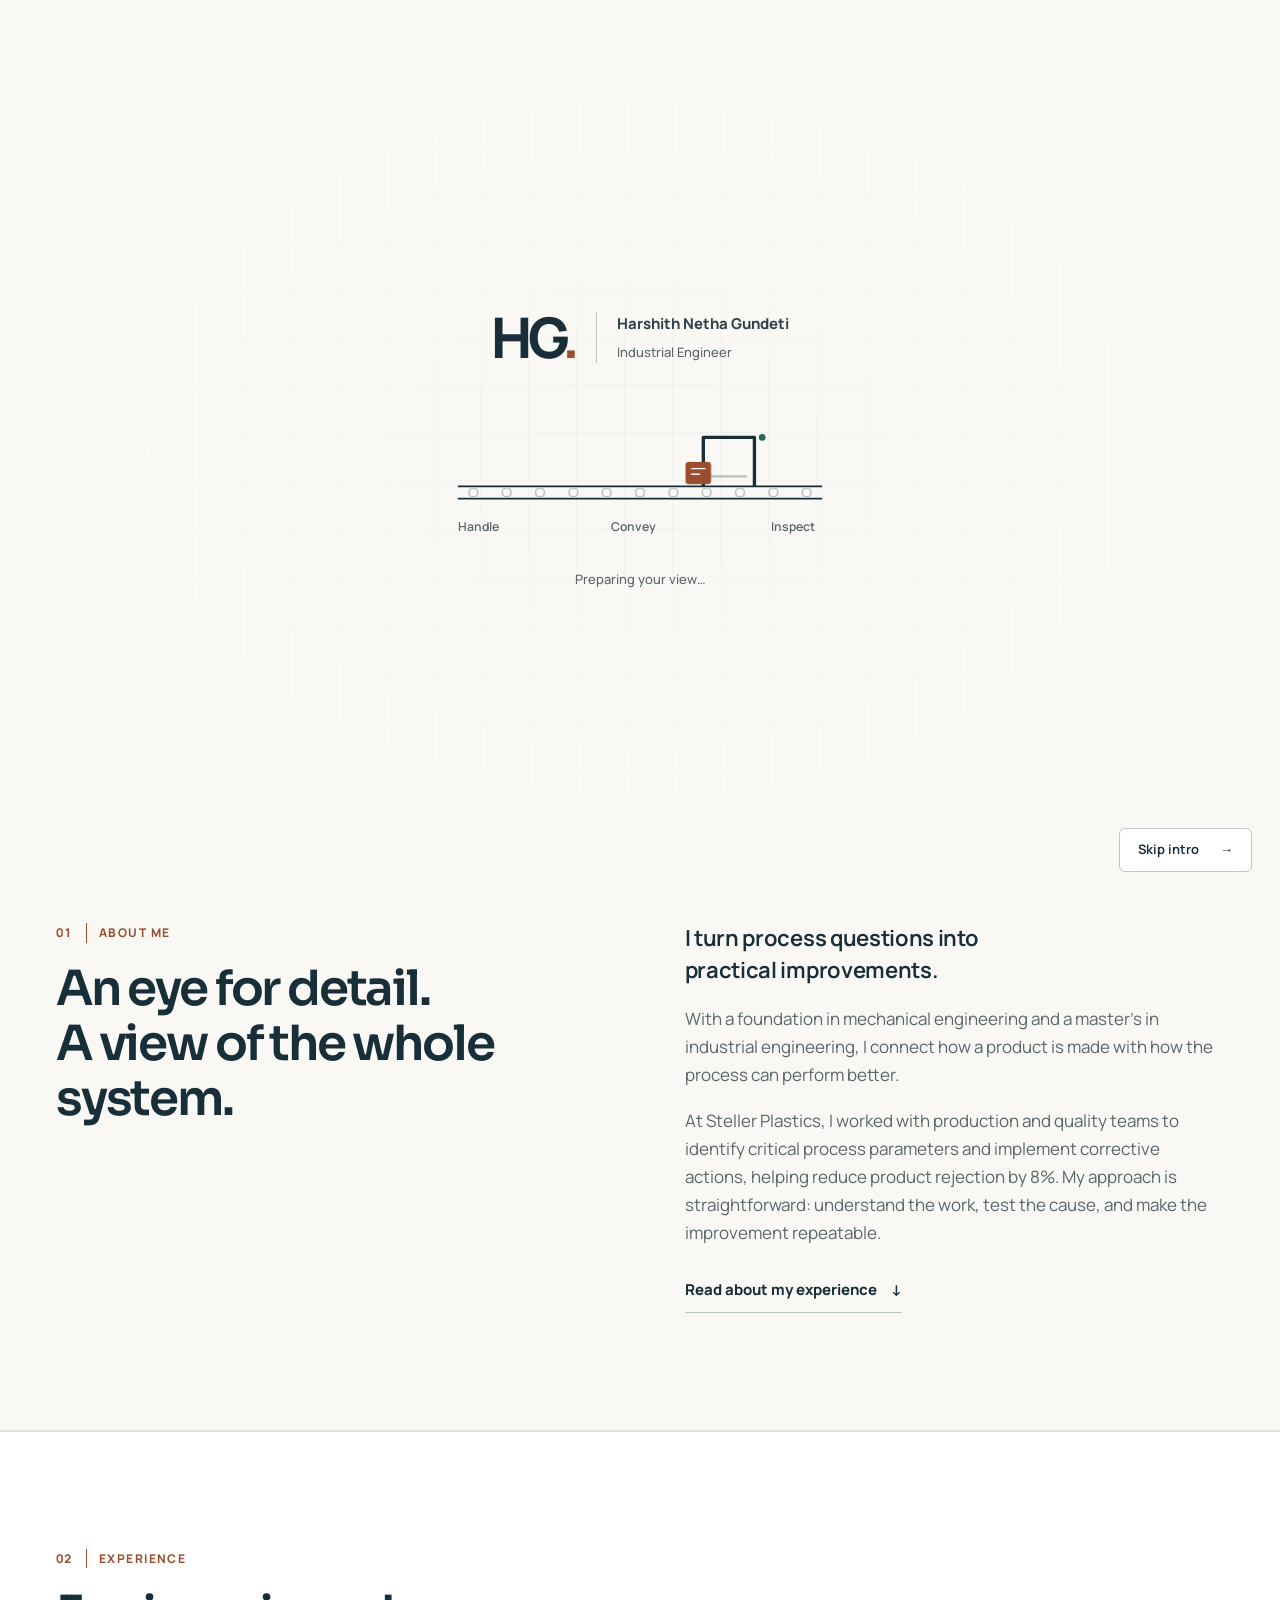
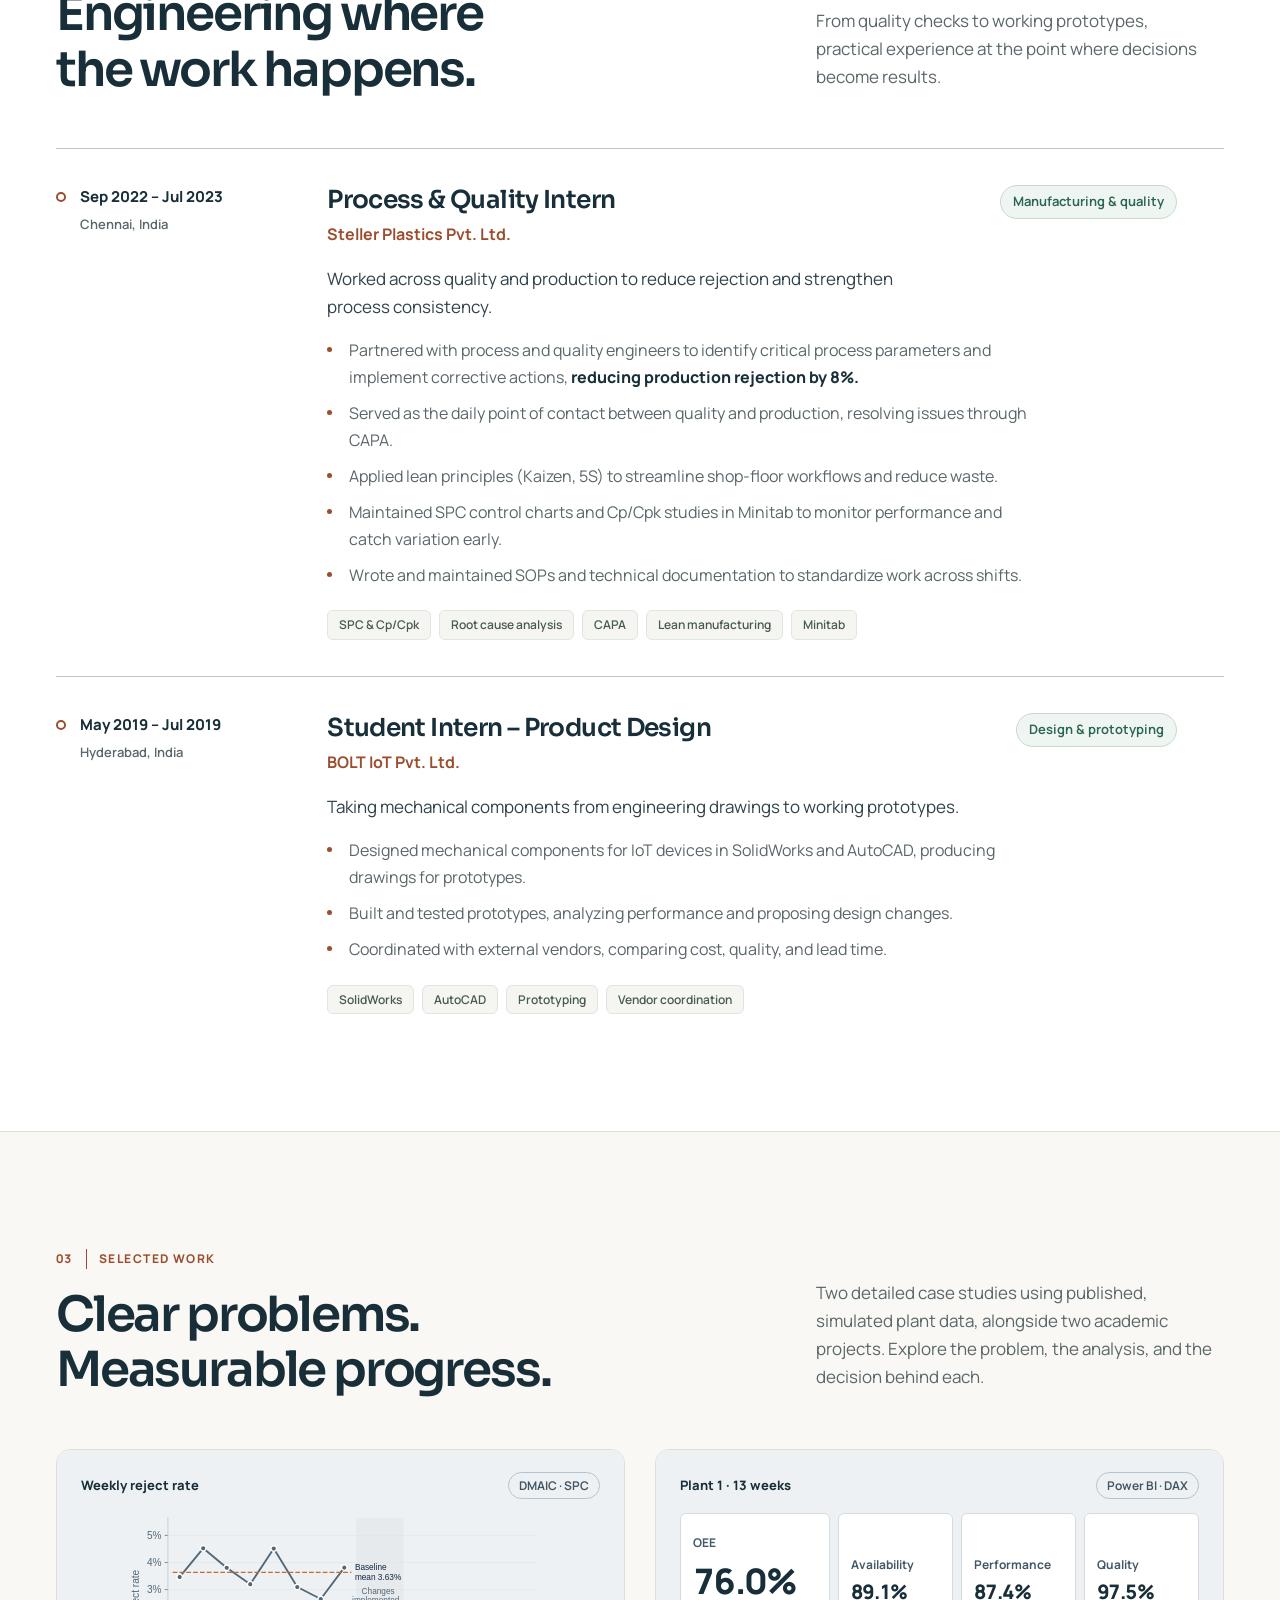
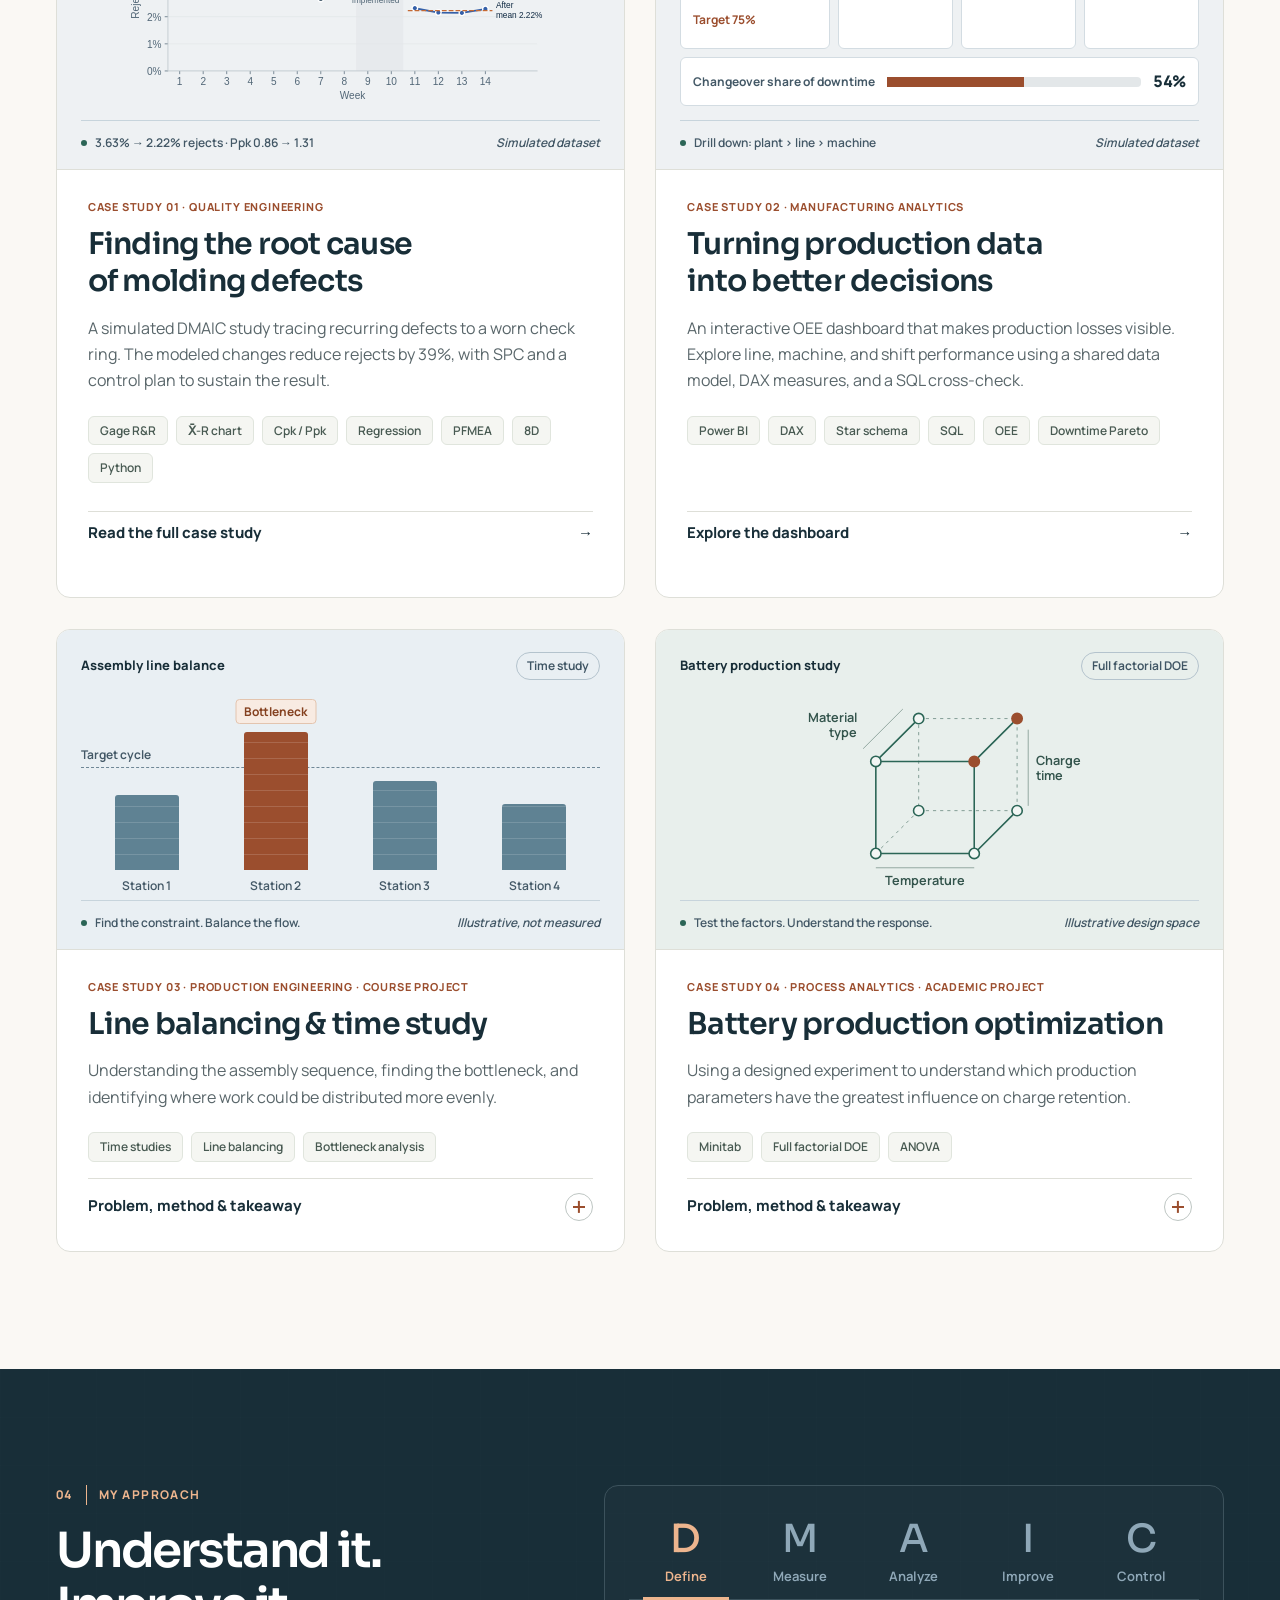
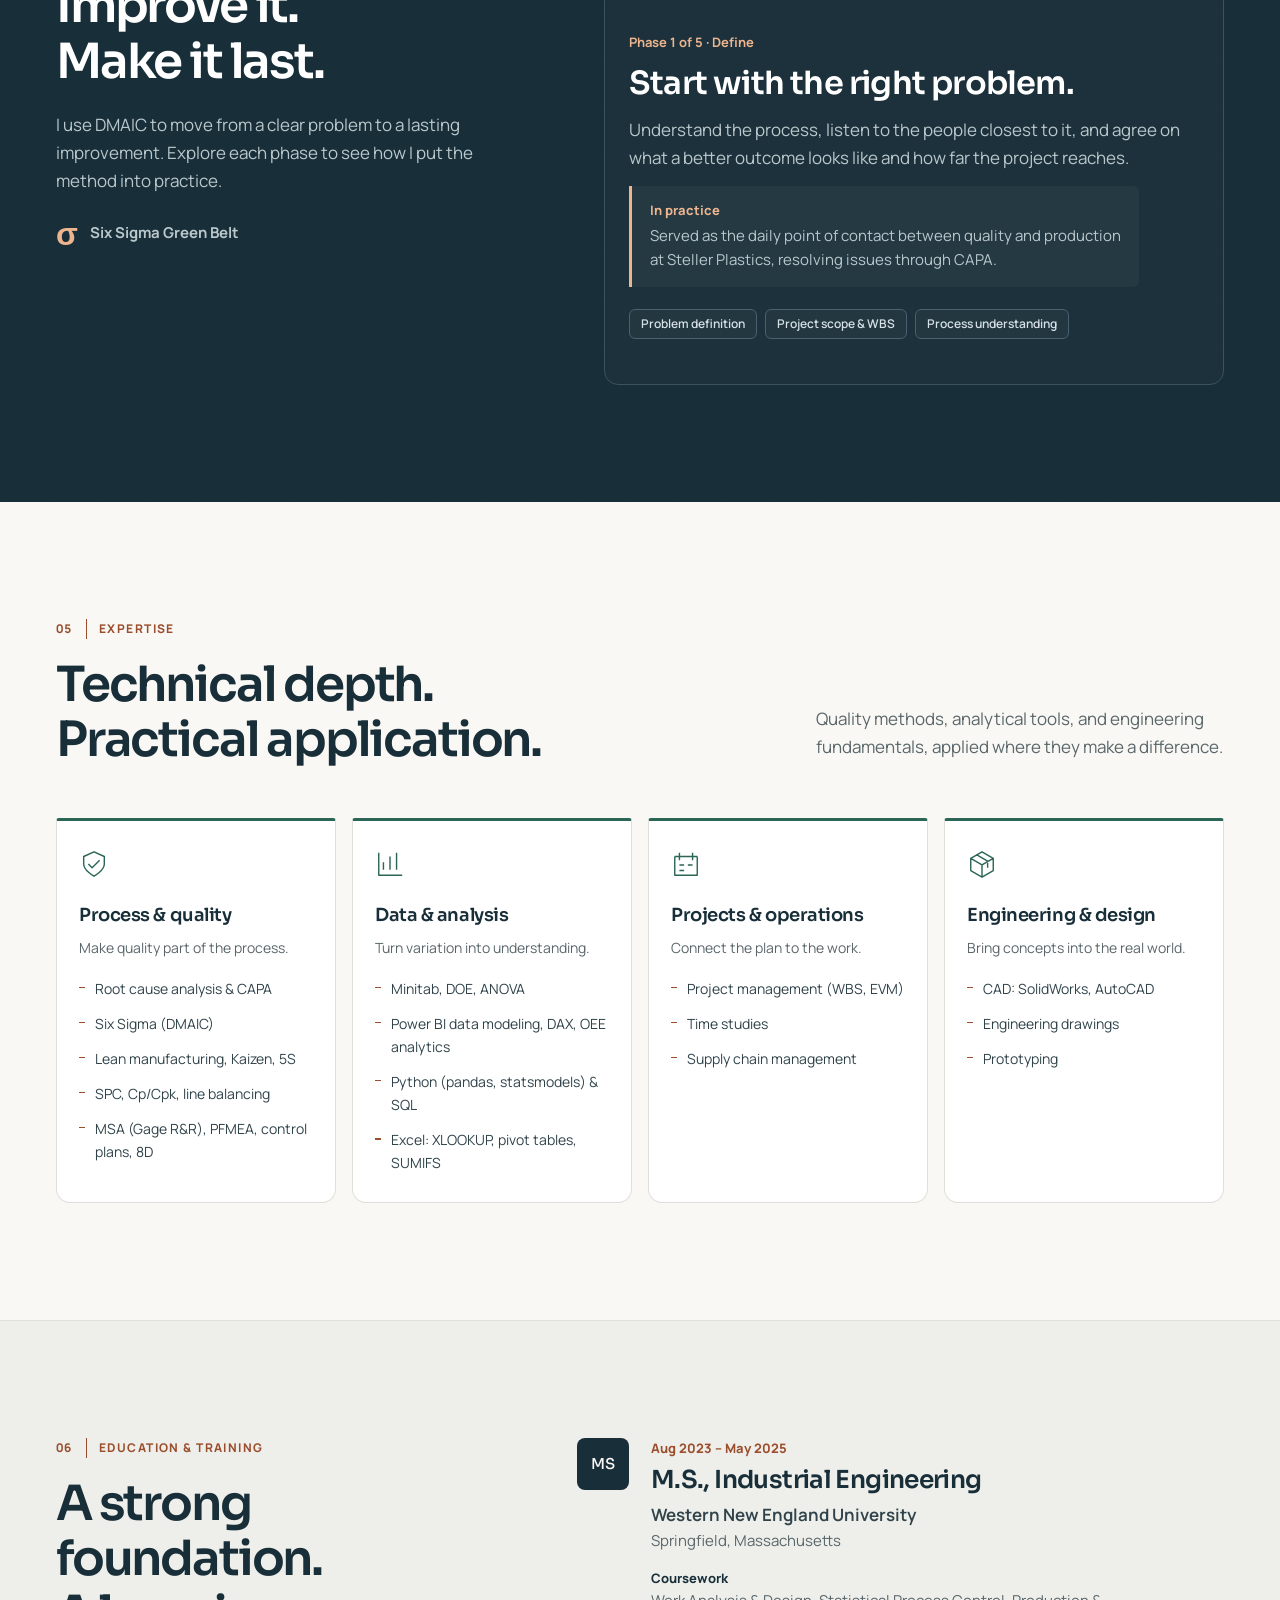
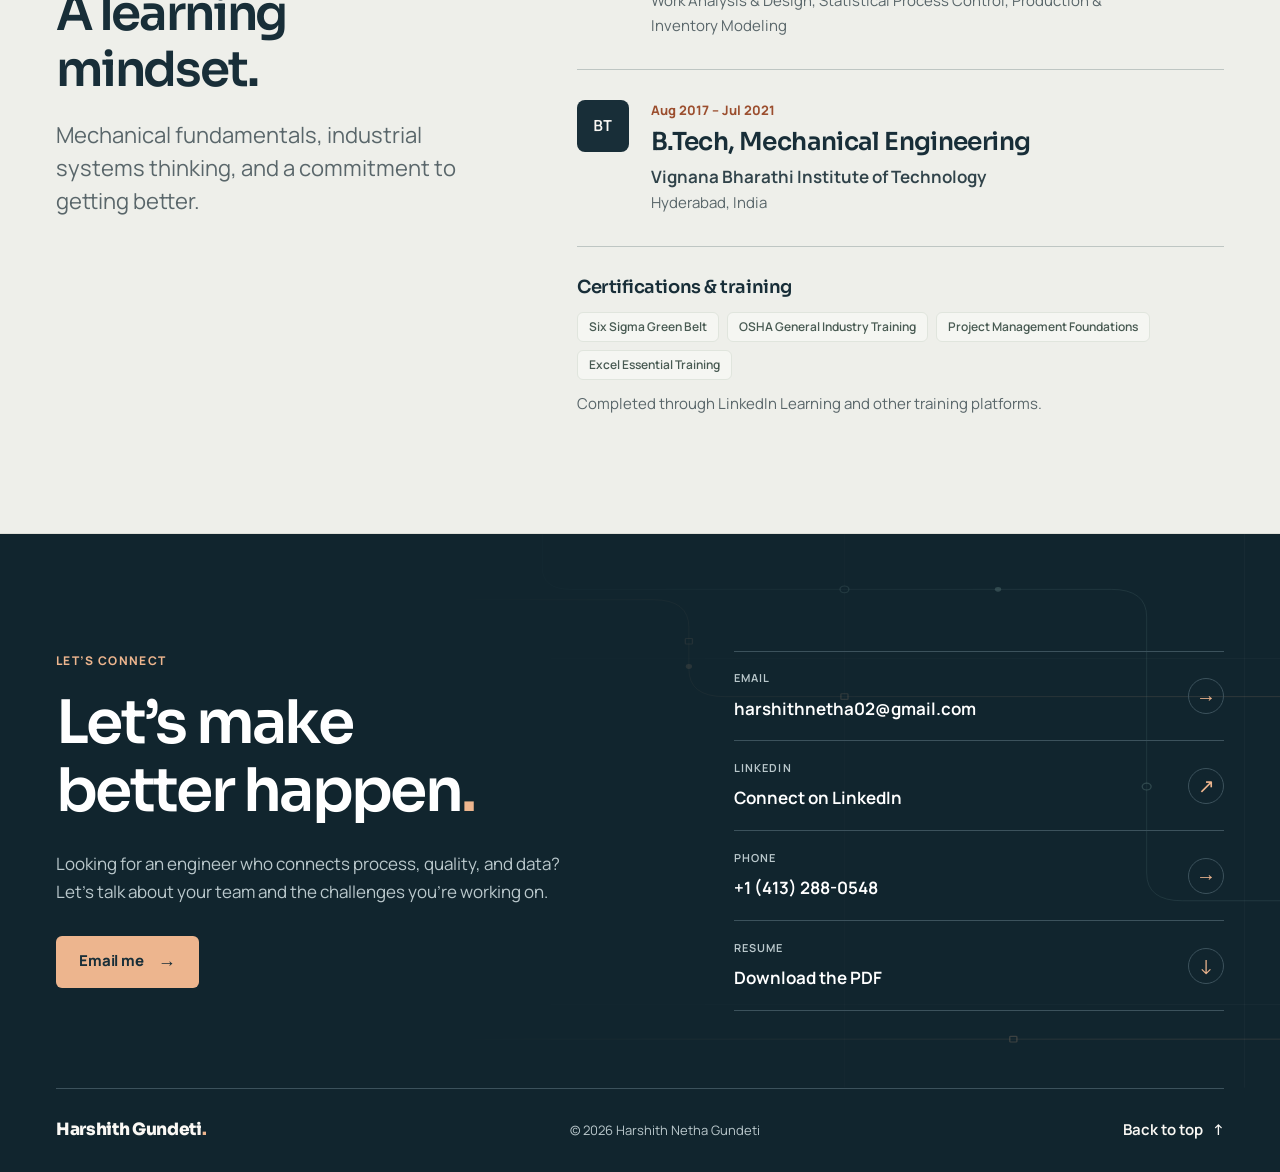
==== harshith-portfolio/index.html @ de705a37 "version-1" ====
<!doctype html>
<html lang="en">
<head>
  <meta charset="utf-8">
  <meta name="viewport" content="width=device-width, initial-scale=1, viewport-fit=cover">
  <meta name="theme-color" content="#11252e">
  <title>Harshith Netha Gundeti — Industrial Engineer | Manufacturing Quality, Process Improvement &amp; Statistical Analytics</title>
  <meta name="description" content="Industrial engineer in manufacturing quality, process improvement and statistical analytics. Case studies in SPC, Gage R&amp;R, DOE, OEE dashboards and line balancing.">
  <meta property="og:title" content="Harshith Netha Gundeti — Industrial Engineer | Manufacturing Quality, Process Improvement &amp; Statistical Analytics">
  <meta property="og:description" content="Better processes. Stronger outcomes. Process improvement, quality, and manufacturing analytics.">
  <meta property="og:type" content="website">
  <link rel="icon" href="assets/favicon.svg" type="image/svg+xml">
  <link rel="preload" href="assets/fonts/manrope-latin.woff2" as="font" type="font/woff2" crossorigin>
  <link rel="preload" href="assets/fonts/sora-latin.woff2" as="font" type="font/woff2" crossorigin>
  <link rel="stylesheet" href="styles.css">
  <script>
    // The entrance is optional. This independent fail-safe also works if app.js fails.
    (function () {
      var root = document.documentElement;
      var motion = matchMedia('(prefers-reduced-motion: reduce)');
      var seen = false;
      try { seen = sessionStorage.getItem('hg-intro-seen') === '1'; } catch (_) {}
      var navigation = performance.getEntriesByType('navigation')[0];
      var show = !seen && !motion.matches && !location.hash && navigation?.type !== 'back_forward';
      var finished = false;
      var deadline;
      window.finishPortfolioIntro = function (skip) {
        if (finished) return;
        finished = true;
        clearTimeout(deadline);
        var loader = document.querySelector('.loader');
        var focusInside = loader?.contains(document.activeElement);
        root.classList.remove('booting');
        root.classList.add('booted');
        if (show && !skip && !motion.matches) {
          root.classList.add('entering');
          setTimeout(function () { root.classList.remove('entering'); }, 1200);
        }
        if (loader) loader.inert = true;
        if (focusInside) document.getElementById('main')?.focus({ preventScroll: true });
        document.removeEventListener('focusin', onFocus, true);
        motion.removeEventListener('change', onPreference);
        window.dispatchEvent(new Event('portfolio-ready'));
      };
      function onFocus(event) {
        // A keyboard user can bypass the intro simply by navigating to the page.
        if (!event.target.closest('.loader')) window.finishPortfolioIntro(true);
      }
      function onPreference() { if (motion.matches) window.finishPortfolioIntro(true); }
      if (show) {
        root.classList.add('booting');
        try { sessionStorage.setItem('hg-intro-seen', '1'); } catch (_) {}
        document.addEventListener('focusin', onFocus, true);
        motion.addEventListener('change', onPreference);
      // The owner asked for a five-second intro. The fade takes 400ms of that.
      // Skip, a keyboard visit, reduced motion, or a deep link still bypasses it.
      deadline = setTimeout(function () { window.finishPortfolioIntro(false); }, 4600);
      } else {
        root.classList.add('booted');
      }
      window.addEventListener('pageshow', function (event) {
        if (event.persisted) window.finishPortfolioIntro(true);
      });
    })();
  </script>
  <script src="app.js" defer></script>
</head>
<body>
  <a class="skip-link" href="#main">Skip to content</a>

  <div class="loader" role="region" aria-label="Five-second page introduction">
    <div class="loader-card">
      <div class="loader-identity"><span class="loader-brand" aria-hidden="true">HG<span>.</span></span><span>Harshith Netha Gundeti<small>Industrial Engineer</small></span></div>
      <svg class="loader-process" viewBox="0 0 360 116" aria-hidden="true">
        <path class="loader-track" d="M16 66H344M16 77H344"/>
        <g class="loader-rollers"><circle cx="30" cy="71.5" r="4"/><circle cx="60" cy="71.5" r="4"/><circle cx="90" cy="71.5" r="4"/><circle cx="120" cy="71.5" r="4"/><circle cx="150" cy="71.5" r="4"/><circle cx="180" cy="71.5" r="4"/><circle cx="210" cy="71.5" r="4"/><circle cx="240" cy="71.5" r="4"/><circle cx="270" cy="71.5" r="4"/><circle cx="300" cy="71.5" r="4"/><circle cx="330" cy="71.5" r="4"/></g>
        <path class="loader-gantry" d="M237 66V22H283V66"/><path class="loader-scan" d="M244 33H276"/>
        <g class="loader-component"><rect x="0" y="44" width="23" height="20" rx="3"/><path d="M5 50H18M5 55H13"/></g>
        <circle class="loader-inspection" cx="290" cy="22" r="3"/>
        <g class="loader-stages"><text x="16" y="106">Handle</text><text x="154" y="106">Convey</text><text x="298" y="106">Inspect</text></g>
      </svg>
      <p class="loader-label">Preparing your view…</p>
    </div>
    <button class="skip-intro" type="button" onclick="window.finishPortfolioIntro(true)">Skip intro <span aria-hidden="true">→</span></button>
  </div>

  <header class="site-header">
    <div class="container nav-inner">
      <a class="brand" href="#top" aria-label="Harshith Gundeti, back to top">
        <span class="brand-mark" aria-hidden="true">HG<span>.</span></span>
        <span class="brand-wordmark" aria-hidden="true">Harshith Gundeti<span>Industrial Engineer</span></span>
      </a>
      <button class="menu-toggle" type="button" aria-expanded="false" aria-controls="site-nav" aria-label="Open navigation">
        <span></span><span></span>
      </button>
      <nav id="site-nav" aria-label="Main">
        <a href="#about">About</a>
        <a href="#experience">Experience</a>
        <a href="#projects">Projects</a>
        <a href="#approach">Approach</a>
        <a href="#expertise">Expertise</a>
        <a class="nav-contact" href="#contact">Contact</a>
      </nav>
      <button id="global-motion" class="global-motion" type="button" aria-label="Pause motion" title="Pause motion" hidden>
        <svg class="icon-pause" aria-hidden="true" viewBox="0 0 24 24"><path d="M9 5v14M15 5v14"/></svg>
        <svg class="icon-play" aria-hidden="true" viewBox="0 0 24 24"><path d="M8 5v14l11-7Z"/></svg>
        <span>Pause motion</span>
      </button>
    </div>
    <div class="reading-progress" aria-hidden="true"></div>
  </header>

  <main id="main" tabindex="-1">
    <section class="hero" id="top" aria-labelledby="hero-title">
      <div class="engineering-backdrop" data-backdrop="hero" aria-hidden="true"></div>
      <div class="container hero-layout">
        <div class="hero-copy">
          <p class="eyebrow"><span class="small-line" aria-hidden="true"></span>Industrial engineer · Quality &amp; process improvement</p>
          <h1 id="hero-title">Better processes.<br><span class="hero-accent">Stronger outcomes.</span></h1>
          <p class="hero-intro">I’m <strong>Harshith Netha Gundeti</strong>. I use data, quality engineering, and hands-on problem solving to make manufacturing work better.</p>
          <p class="hero-description">Less variation. More reliable production. Improvements that hold up on the shop floor.</p>
          <div class="hero-actions">
            <a class="button button-dark" href="#projects">Explore my work <span aria-hidden="true">↓</span></a>
            <a class="button button-outline" href="resume.pdf" download="Harshith_Gundeti_Resume.pdf">Download resume
              <svg aria-hidden="true" viewBox="0 0 24 24"><path d="M12 3v12m-5-5 5 5 5-5M5 16v5h14v-5"/></svg></a>
          </div>
          <p class="hero-meta">
            <span><svg aria-hidden="true" viewBox="0 0 24 24"><path d="M20 10c0 6-8 11-8 11S4 16 4 10a8 8 0 1 1 16 0Z"/><circle cx="12" cy="10" r="2.5"/></svg>Springfield, Massachusetts</span>
            <span>M.S. Industrial Engineering</span>
          </p>
        </div>

        <figure class="production-scene" aria-labelledby="scene-title">
          <div class="scene-topline" aria-hidden="true">
            <span><i class="status-dot"></i>Illustrative model</span>
            <span class="scene-flow">Handle <b>→</b> Convey <b>→</b> Inspect <b>→</b> Pack</span>
          </div>
          <div class="scene-viewport" id="scene-viewport">
            <img class="scene-fallback" src="assets/production-line.svg" alt="Isometric illustration of a production cell: a copper robot arm moves parts from a pallet onto a conveyor, through a quality-inspection gantry, and into an output tote." width="800" height="560" fetchpriority="high">
            <div class="scene-label" data-anchor="handling" aria-hidden="true"><i></i>Material handling</div>
            <div class="scene-label label-quality" data-anchor="inspection" aria-hidden="true"><i></i>Quality inspection</div>
            <div class="scene-label" data-anchor="output" aria-hidden="true"><i></i>Finished output</div>
          </div>
          <figcaption class="scene-bottom">
            <div>
              <strong id="scene-title">A better flow, by design.</strong>
              <span>Production cell · Interactive illustration</span>
            </div>
            <div class="scene-controls" hidden>
              <button id="rotate-scene" type="button" aria-label="Rotate view" title="Rotate view">
                <svg aria-hidden="true" viewBox="0 0 24 24"><path d="M20 7v5h-5M4 17v-5h5M5.4 7a8 8 0 0 1 13.2-1L20 8M4 16l1.4 2A8 8 0 0 0 18.6 17"/></svg>
              </button>
              <button id="motion-toggle" type="button" aria-label="Pause motion" title="Pause motion">
                <svg class="icon-pause" aria-hidden="true" viewBox="0 0 24 24"><path d="M9 5v14M15 5v14"/></svg>
                <svg class="icon-play" aria-hidden="true" viewBox="0 0 24 24"><path d="M8 5v14l11-7Z"/></svg>
              </button>
            </div>
          </figcaption>
        </figure>
      </div>

      <div class="container proof-strip">
        <div class="proof-item">
          <span class="proof-number">8<span>%</span></span>
          <p><strong>Reduction in product rejection</strong><span>Steller Plastics · Process &amp; Quality Intern</span></p>
        </div>
        <div class="proof-item">
          <span class="proof-icon" aria-hidden="true">σ</span>
          <p><strong>Six Sigma Green Belt</strong><span>DMAIC, SPC, Cp/Cpk and DOE in practice</span></p>
        </div>
        <div class="proof-item">
          <svg class="proof-icon line-icon" aria-hidden="true" viewBox="0 0 32 32"><path d="m3 11 13-7 13 7-13 7-13-7Zm5 3v10q8 6 16 0V14m5-3v13"/></svg>
          <p><strong>Two engineering perspectives</strong><span>B.Tech Mechanical · M.S. Industrial</span></p>
        </div>
      </div>
    </section>

    <section class="section about-section" id="about" aria-labelledby="about-title">
      <div class="container about-layout">
        <div>
          <p class="eyebrow"><span class="section-index" aria-hidden="true">01</span> About me</p>
          <h2 id="about-title">An eye for detail.<br>A view of the whole system.</h2>
        </div>
        <div class="about-copy">
          <p class="large-copy">I turn process questions into practical improvements.</p>
          <p>With a foundation in mechanical engineering and a master’s in industrial engineering, I connect how a product is made with how the process can perform better.</p>
          <p>At Steller Plastics, I worked with production and quality teams to identify critical process parameters and implement corrective actions, helping reduce product rejection by 8%. My approach is straightforward: understand the work, test the cause, and make the improvement repeatable.</p>
          <a class="text-link" href="#experience">Read about my experience <span aria-hidden="true">↓</span></a>
        </div>
      </div>
    </section>

    <section class="section experience-section" id="experience" aria-labelledby="experience-title">
      <div class="container">
        <div class="section-heading">
          <div>
            <p class="eyebrow"><span class="section-index" aria-hidden="true">02</span> Experience</p>
            <h2 id="experience-title">Engineering where<br>the work happens.</h2>
          </div>
          <p>From quality checks to working prototypes, practical experience at the point where decisions become results.</p>
        </div>

        <article class="experience-row">
          <div class="experience-date">
            <span class="timeline-dot" aria-hidden="true"></span>
            <span>Sep 2022 – Jul 2023</span>
            <small>Chennai, India</small>
          </div>
          <div class="experience-main">
            <div class="role-heading">
              <div>
                <h3>Process &amp; Quality Intern</h3>
                <p class="company">Steller Plastics Pvt. Ltd.</p>
              </div>
              <span class="role-tag">Manufacturing &amp; quality</span>
            </div>
            <p class="role-summary">Worked across quality and production to reduce rejection and strengthen process consistency.</p>
            <ul class="achievement-list">
              <li>Partnered with process and quality engineers to identify critical process parameters and implement corrective actions, <strong>reducing production rejection by 8%.</strong></li>
              <li>Served as the daily point of contact between quality and production, resolving issues through CAPA.</li>
              <li>Applied lean principles (Kaizen, 5S) to streamline shop-floor workflows and reduce waste.</li>
              <li>Maintained SPC control charts and Cp/Cpk studies in Minitab to monitor performance and catch variation early.</li>
              <li>Wrote and maintained SOPs and technical documentation to standardize work across shifts.</li>
            </ul>
            <ul class="tags" aria-label="Skills used">
              <li>SPC &amp; Cp/Cpk</li><li>Root cause analysis</li><li>CAPA</li><li>Lean manufacturing</li><li>Minitab</li>
            </ul>
          </div>
        </article>

        <article class="experience-row">
          <div class="experience-date">
            <span class="timeline-dot" aria-hidden="true"></span>
            <span>May 2019 – Jul 2019</span>
            <small>Hyderabad, India</small>
          </div>
          <div class="experience-main">
            <div class="role-heading">
              <div>
                <h3>Student Intern – Product Design</h3>
                <p class="company">BOLT IoT Pvt. Ltd.</p>
              </div>
              <span class="role-tag">Design &amp; prototyping</span>
            </div>
            <p class="role-summary">Taking mechanical components from engineering drawings to working prototypes.</p>
            <ul class="achievement-list">
              <li>Designed mechanical components for IoT devices in SolidWorks and AutoCAD, producing drawings for prototypes.</li>
              <li>Built and tested prototypes, analyzing performance and proposing design changes.</li>
              <li>Coordinated with external vendors, comparing cost, quality, and lead time.</li>
            </ul>
            <ul class="tags" aria-label="Skills used">
              <li>SolidWorks</li><li>AutoCAD</li><li>Prototyping</li><li>Vendor coordination</li>
            </ul>
          </div>
        </article>
      </div>
    </section>

    <section class="section projects-section" id="projects" aria-labelledby="projects-title">
      <div class="container">
        <div class="section-heading">
          <div>
            <p class="eyebrow"><span class="section-index" aria-hidden="true">03</span> Selected work</p>
            <h2 id="projects-title">Clear problems.<br>Measurable progress.</h2>
          </div>
          <p>Two detailed case studies using published, simulated plant data, alongside two academic projects. Explore the problem, the analysis, and the decision behind each.</p>
        </div>

        <div class="project-grid">
          <article class="project-card">
            <div class="project-visual spc-visual">
              <div class="visual-header"><span>Weekly reject rate</span><span class="mini-tag">DMAIC · SPC</span></div>
              <img class="visual-img" src="projects/charts/cs1-weekly.svg" width="720" height="300" loading="lazy" alt="Line chart of weekly reject rate: weeks 1 to 8 average 3.63%; after the changes, weeks 11 to 14 average 2.22%.">
              <div class="visual-foot"><span><i aria-hidden="true"></i>3.63% → 2.22% rejects · Ppk 0.86 → 1.31</span><span>Simulated dataset</span></div>
            </div>
            <div class="project-body">
              <p class="project-type">Case study 01 · Quality engineering</p>
              <h3>Finding the root cause of molding defects</h3>
              <p>A simulated DMAIC study tracing recurring defects to a worn check ring. The modeled changes reduce rejects by 39%, with SPC and a control plan to sustain the result.</p>
              <ul class="tags" aria-label="Methods">
                <li>Gage R&amp;R</li><li>X̄-R chart</li><li>Cpk / Ppk</li><li>Regression</li><li>PFMEA</li><li>8D</li><li>Python</li>
              </ul>
              <p class="project-link"><a class="text-link" href="projects/defect-reduction.html">Read the full case study <span aria-hidden="true">→</span></a></p>
            </div>
          </article>

          <article class="project-card">
            <div class="project-visual oee-visual">
              <div class="visual-header"><span>Plant 1 · 13 weeks</span><span class="mini-tag">Power BI · DAX</span></div>
              <div class="kpi-mini" role="img" aria-label="Dashboard summary: plant OEE 76.0% against a 75% target; availability 89.1%, performance 87.4%, quality 97.5%. Changeover is 54% of downtime.">
                <div class="kpi-main"><span>OEE</span><strong>76.0%</strong><small>Target 75%</small></div>
                <div><span>Availability</span><strong>89.1%</strong></div>
                <div><span>Performance</span><strong>87.4%</strong></div>
                <div><span>Quality</span><strong>97.5%</strong></div>
                <div class="kpi-bar"><span>Changeover share of downtime</span><b style="--w: 54%"></b><strong>54%</strong></div>
              </div>
              <div class="visual-foot"><span><i aria-hidden="true"></i>Drill down: plant › line › machine</span><span>Simulated dataset</span></div>
            </div>
            <div class="project-body">
              <p class="project-type">Case study 02 · Manufacturing analytics</p>
              <h3>Turning production data into better decisions</h3>
              <p>An interactive OEE dashboard that makes production losses visible. Explore line, machine, and shift performance using a shared data model, DAX measures, and a SQL cross-check.</p>
              <ul class="tags" aria-label="Methods">
                <li>Power BI</li><li>DAX</li><li>Star schema</li><li>SQL</li><li>OEE</li><li>Downtime Pareto</li>
              </ul>
              <p class="project-link"><a class="text-link" href="projects/oee-dashboard.html">Explore the dashboard <span aria-hidden="true">→</span></a></p>
            </div>
          </article>

          <article class="project-card">
            <div class="project-visual line-visual">
              <div class="visual-header"><span>Assembly line balance</span><span class="mini-tag">Time study</span></div>
              <div class="station-chart" role="img" aria-label="Schematic chart of station times on a four-station line. Station 2 rises above the target cycle line and is marked as the bottleneck. Bar heights are illustrative, not project measurements.">
                <div class="target-line" aria-hidden="true"><span>Target cycle</span></div>
                <div class="station" style="--h: 48%"><div class="station-bar"></div><span>Station 1</span></div>
                <div class="station bottleneck" style="--h: 88%"><div class="station-bar"><b>Bottleneck</b></div><span>Station 2</span></div>
                <div class="station" style="--h: 57%"><div class="station-bar"></div><span>Station 3</span></div>
                <div class="station" style="--h: 42%"><div class="station-bar"></div><span>Station 4</span></div>
              </div>
              <div class="visual-foot"><span><i aria-hidden="true"></i>Find the constraint. Balance the flow.</span><span>Illustrative, not measured</span></div>
            </div>
            <div class="project-body">
              <p class="project-type">Case study 03 · Production engineering · Course project</p>
              <h3>Line balancing &amp; time study</h3>
              <p>Understanding the assembly sequence, finding the bottleneck, and identifying where work could be distributed more evenly.</p>
              <ul class="tags" aria-label="Methods">
                <li>Time studies</li><li>Line balancing</li><li>Bottleneck analysis</li>
              </ul>
              <details class="project-details">
                <summary>Problem, method &amp; takeaway <span aria-hidden="true"></span></summary>
                <div>
                  <h4>Business problem</h4>
                  <p>Understand how work moves through a Lego-car assembly line and where station workloads become uneven.</p>
                  <h4>Data &amp; method</h4>
                  <p>Collected time-study data at each station, then established the correct build sequence (the precedence of tasks) across stations.</p>
                  <h4>Analysis</h4>
                  <p>Compared station times to find the bottleneck station that paces the line, and calculated the slack time at every other station.</p>
                  <h4>Engineering takeaway</h4>
                  <p>Station-level measurement makes the constraint visible and gives a factual basis for redistributing work.</p>
                </div>
              </details>
            </div>
          </article>

          <article class="project-card">
            <div class="project-visual doe-visual">
              <div class="visual-header"><span>Battery production study</span><span class="mini-tag">Full factorial DOE</span></div>
              <div class="doe-diagram" role="img" aria-label="Design cube for a three-factor full factorial experiment. Its axes are temperature, charge time, and material type, and each corner is one factor combination. The response studied is charge retention.">
                <svg viewBox="0 0 380 250" aria-hidden="true">
                  <g class="cube-back"><path d="M164 36H288V152H164ZM164 152 110 206"/></g>
                  <g class="cube-front"><path d="M110 90H234V206H110ZM110 90 164 36M234 90 288 36M234 206 288 152"/></g>
                  <g class="cube-nodes">
                    <circle cx="164" cy="36" r="6.5"/><circle cx="288" cy="36" r="6.5"/><circle cx="164" cy="152" r="6.5"/><circle cx="288" cy="152" r="6.5"/>
                    <circle cx="110" cy="90" r="6.5"/><circle cx="234" cy="90" r="6.5"/><circle cx="110" cy="206" r="6.5"/><circle cx="234" cy="206" r="6.5"/>
                  </g>
                  <g class="cube-axes"><path d="M110 224H234M302 50V146M94 74 144 24"/></g>
                  <g class="cube-labels">
                    <text x="172" y="246" text-anchor="middle">Temperature</text>
                    <text x="312" y="94">Charge</text>
                    <text x="312" y="113">time</text>
                    <text x="86" y="40" text-anchor="end">Material</text>
                    <text x="86" y="59" text-anchor="end">type</text>
                  </g>
                </svg>
              </div>
              <div class="visual-foot"><span><i aria-hidden="true"></i>Test the factors. Understand the response.</span><span>Illustrative design space</span></div>
            </div>
            <div class="project-body">
              <p class="project-type">Case study 04 · Process analytics · Academic project</p>
              <h3>Battery production optimization</h3>
              <p>Using a designed experiment to understand which production parameters have the greatest influence on charge retention.</p>
              <ul class="tags" aria-label="Methods">
                <li>Minitab</li><li>Full factorial DOE</li><li>ANOVA</li>
              </ul>
              <details class="project-details">
                <summary>Problem, method &amp; takeaway <span aria-hidden="true"></span></summary>
                <div>
                  <h4>Business problem</h4>
                  <p>Investigate how temperature, charge time, and material type influence battery charge retention.</p>
                  <h4>Data &amp; method</h4>
                  <p>Collected experimental data across a full factorial design of the three factors in Minitab, with charge retention as the response.</p>
                  <h4>Analysis</h4>
                  <p>Used ANOVA to separate real factor effects from run-to-run variation and identify which parameters most improved charge retention.</p>
                  <h4>Engineering takeaway</h4>
                  <p>Structured experimentation separates meaningful process effects from variation, so decisions rest on evidence rather than trial and error.</p>
                </div>
              </details>
            </div>
          </article>
        </div>
      </div>
    </section>

    <section class="method-section" id="approach" aria-labelledby="method-title">
      <div class="container method-layout">
        <div class="method-intro">
          <p class="eyebrow"><span class="section-index" aria-hidden="true">04</span> My approach</p>
          <h2 id="method-title">Understand it.<br>Improve it.<br>Make it last.</h2>
          <p>I use DMAIC to move from a clear problem to a lasting improvement. Explore each phase to see how I put the method into practice.</p>
          <p class="method-cert"><span aria-hidden="true">σ</span>Six Sigma Green Belt</p>
        </div>
        <div class="method-workspace">
          <div class="method-tabs" role="tablist" aria-label="DMAIC phases">
            <button type="button" role="tab" id="tab-define" aria-selected="true" aria-controls="panel-define">D<span>Define</span></button>
            <button type="button" role="tab" id="tab-measure" aria-selected="false" aria-controls="panel-measure" tabindex="-1">M<span>Measure</span></button>
            <button type="button" role="tab" id="tab-analyze" aria-selected="false" aria-controls="panel-analyze" tabindex="-1">A<span>Analyze</span></button>
            <button type="button" role="tab" id="tab-improve" aria-selected="false" aria-controls="panel-improve" tabindex="-1">I<span>Improve</span></button>
            <button type="button" role="tab" id="tab-control" aria-selected="false" aria-controls="panel-control" tabindex="-1">C<span>Control</span></button>
          </div>

          <div class="method-panel" id="panel-define" role="tabpanel" aria-labelledby="tab-define" tabindex="0">
            <p class="phase-number">Phase 1 of 5 · Define</p>
            <h3>Start with the right problem.</h3>
            <p>Understand the process, listen to the people closest to it, and agree on what a better outcome looks like and how far the project reaches.</p>
            <p class="phase-practice"><strong>In practice</strong>Served as the daily point of contact between quality and production at Steller Plastics, resolving issues through CAPA.</p>
            <ul class="tags" aria-label="Tools"><li>Problem definition</li><li>Project scope &amp; WBS</li><li>Process understanding</li></ul>
          </div>
          <div class="method-panel" id="panel-measure" role="tabpanel" aria-labelledby="tab-measure" tabindex="0" hidden>
            <p class="phase-number">Phase 2 of 5 · Measure</p>
            <h3>Measure before changing anything.</h3>
            <p>Collect reliable data on how the process performs today, including cycle times, defects, and capability, so every later decision has a baseline.</p>
            <p class="phase-practice"><strong>In practice</strong>Collected time-study data on a Lego-car assembly line, and maintained Cp/Cpk studies in Minitab at Steller Plastics. In <a href="projects/defect-reduction.html#analysis">case study 01</a>, validated the gauge with a Gage R&amp;R before trusting the data.</p>
            <ul class="tags" aria-label="Tools"><li>Time studies</li><li>Data collection</li><li>Cp/Cpk</li></ul>
          </div>
          <div class="method-panel" id="panel-analyze" role="tabpanel" aria-labelledby="tab-analyze" tabindex="0" hidden>
            <p class="phase-number">Phase 3 of 5 · Analyze</p>
            <h3>Find the cause, not the symptom.</h3>
            <p>Use root cause analysis and statistics to separate real effects from noise and to locate the constraint that actually limits performance.</p>
            <p class="phase-practice"><strong>In practice</strong>Used ANOVA on a full factorial DOE to find which parameters most improved battery charge retention, and identified the bottleneck station on an assembly line.</p>
            <ul class="tags" aria-label="Tools"><li>Root cause analysis</li><li>ANOVA</li><li>Bottleneck analysis</li></ul>
          </div>
          <div class="method-panel" id="panel-improve" role="tabpanel" aria-labelledby="tab-improve" tabindex="0" hidden>
            <p class="phase-number">Phase 4 of 5 · Improve</p>
            <h3>Change what matters, then verify it.</h3>
            <p>Make focused, practical changes to the parameters and workflows that drive the result, and confirm the effect with data.</p>
            <p class="phase-practice"><strong>In practice</strong>Partnered with process and quality engineers on critical process parameters and corrective actions, reducing rejection by 8%, and applied Kaizen and 5S on the shop floor.</p>
            <ul class="tags" aria-label="Tools"><li>Critical process parameters</li><li>Kaizen &amp; 5S</li><li>Design of experiments</li></ul>
          </div>
          <div class="method-panel" id="panel-control" role="tabpanel" aria-labelledby="tab-control" tabindex="0" hidden>
            <p class="phase-number">Phase 5 of 5 · Control</p>
            <h3>Make the gains stick.</h3>
            <p>Monitor the process, standardize the new way of working, and react early when variation returns.</p>
            <p class="phase-practice"><strong>In practice</strong>Maintained SPC control charts to catch variation early, and wrote SOPs and technical documentation to standardize work across shifts. <a href="projects/defect-reduction.html#control">Case study 01</a> carries this through to a control plan, a PFMEA update and an 8D close-out.</p>
            <ul class="tags" aria-label="Tools"><li>SPC control charts</li><li>SOPs</li><li>CAPA</li></ul>
          </div>
        </div>
      </div>
    </section>

    <section class="section expertise-section" id="expertise" aria-labelledby="expertise-title">
      <div class="container">
        <div class="section-heading">
          <div>
            <p class="eyebrow"><span class="section-index" aria-hidden="true">05</span> Expertise</p>
            <h2 id="expertise-title">Technical depth.<br>Practical application.</h2>
          </div>
          <p>Quality methods, analytical tools, and engineering fundamentals, applied where they make a difference.</p>
        </div>
        <div class="expertise-grid">
          <article class="expertise-item">
            <svg aria-hidden="true" viewBox="0 0 32 32"><path d="m16 3 11 5v8c0 7-11 13-11 13S5 23 5 16V8L16 3Zm-6 13 4 4 8-8"/></svg>
            <h3>Process &amp; quality</h3>
            <p>Make quality part of the process.</p>
            <ul>
              <li>Root cause analysis &amp; CAPA</li>
              <li>Six Sigma (DMAIC)</li>
              <li>Lean manufacturing, Kaizen, 5S</li>
              <li>SPC, Cp/Cpk, line balancing</li>
              <li>MSA (Gage R&amp;R), PFMEA, control plans, 8D</li>
            </ul>
          </article>
          <article class="expertise-item">
            <svg aria-hidden="true" viewBox="0 0 32 32"><path d="M4 4v24h25M9 22v-8m7 8V8m7 14V4"/></svg>
            <h3>Data &amp; analysis</h3>
            <p>Turn variation into understanding.</p>
            <ul>
              <li>Minitab, DOE, ANOVA</li>
              <li>Power BI data modeling, DAX, OEE analytics</li>
              <li>Python (pandas, statsmodels) &amp; SQL</li>
              <li>Excel: XLOOKUP, pivot tables, SUMIFS</li>
            </ul>
          </article>
          <article class="expertise-item">
            <svg aria-hidden="true" viewBox="0 0 32 32"><path d="M4 8h24M9 4v8m14-8v8M4 8v20h24V8M9 17h5m4 0h5M9 23h5"/></svg>
            <h3>Projects &amp; operations</h3>
            <p>Connect the plan to the work.</p>
            <ul>
              <li>Project management (WBS, EVM)</li>
              <li>Time studies</li>
              <li>Supply chain management</li>
            </ul>
          </article>
          <article class="expertise-item">
            <svg aria-hidden="true" viewBox="0 0 32 32"><path d="m16 3 12 7v13l-12 7-12-7V10l12-7Zm0 14L4 10m12 7 12-7M16 17v13M10 6l12 7v7"/></svg>
            <h3>Engineering &amp; design</h3>
            <p>Bring concepts into the real world.</p>
            <ul>
              <li>CAD: SolidWorks, AutoCAD</li>
              <li>Engineering drawings</li>
              <li>Prototyping</li>
            </ul>
          </article>
        </div>
      </div>
    </section>

    <section class="section education-section" id="education" aria-labelledby="education-title">
      <div class="container education-layout">
        <div>
          <p class="eyebrow"><span class="section-index" aria-hidden="true">06</span> Education &amp; training</p>
          <h2 id="education-title">A strong foundation.<br>A learning mindset.</h2>
          <p class="education-intro">Mechanical fundamentals, industrial systems thinking, and a commitment to getting better.</p>
        </div>
        <div class="education-records">
          <article>
            <span class="degree-icon" aria-hidden="true">MS</span>
            <div>
              <p class="education-date">Aug 2023 – May 2025</p>
              <h3>M.S., Industrial Engineering</h3>
              <p class="school">Western New England University</p>
              <p class="education-location">Springfield, Massachusetts</p>
              <p class="coursework"><strong>Coursework</strong>Work Analysis &amp; Design, Statistical Process Control, Production &amp; Inventory Modeling</p>
            </div>
          </article>
          <article>
            <span class="degree-icon" aria-hidden="true">BT</span>
            <div>
              <p class="education-date">Aug 2017 – Jul 2021</p>
              <h3>B.Tech, Mechanical Engineering</h3>
              <p class="school">Vignana Bharathi Institute of Technology</p>
              <p class="education-location">Hyderabad, India</p>
            </div>
          </article>
          <div class="certifications">
            <h3>Certifications &amp; training</h3>
            <ul class="tags">
              <li>Six Sigma Green Belt</li><li>OSHA General Industry Training</li><li>Project Management Foundations</li><li>Excel Essential Training</li>
            </ul>
            <p>Completed through LinkedIn Learning and other training platforms.</p>
          </div>
        </div>
      </div>
    </section>

    <section class="contact-section" id="contact" aria-labelledby="contact-title">
      <div class="engineering-backdrop" data-backdrop="contact" aria-hidden="true"></div>
      <div class="container contact-top">
        <div>
          <p class="eyebrow">Let’s connect</p>
          <h2 id="contact-title">Let’s make<br>better happen<span>.</span></h2>
          <p>Looking for an engineer who connects process, quality, and data? Let’s talk about your team and the challenges you’re working on.</p>
          <a class="button button-copper" href="mailto:harshithnetha02@gmail.com">Email me <span aria-hidden="true">→</span></a>
        </div>
        <ul class="contact-links">
          <li><a href="mailto:harshithnetha02@gmail.com"><span>Email</span><strong>harshithnetha02@gmail.com</strong><b aria-hidden="true">→</b></a></li>
          <li><a href="https://www.linkedin.com/in/harshith-g-b08a9a263" target="_blank" rel="noopener noreferrer"><span>LinkedIn</span><strong>Connect on LinkedIn</strong><b aria-hidden="true">↗</b><span class="sr-only">(opens in a new tab)</span></a></li>
          <li><a href="tel:+14132880548"><span>Phone</span><strong>+1 (413) 288-0548</strong><b aria-hidden="true">→</b></a></li>
          <li><a href="resume.pdf" download="Harshith_Gundeti_Resume.pdf"><span>Resume</span><strong>Download the PDF</strong><b aria-hidden="true">↓</b></a></li>
        </ul>
      </div>
    </section>
  </main>

  <footer class="site-footer">
    <div class="container footer-inner">
      <a href="#top" class="footer-brand">Harshith Gundeti<span>.</span></a>
      <p>© <span id="year">2026</span> Harshith Netha Gundeti</p>
      <a href="#top" class="footer-top">Back to top <span aria-hidden="true">↑</span></a>
    </div>
  </footer>

  <noscript>
    <style>
      .menu-toggle, .method-tabs, .scene-label { display: none !important; }
      .method-panel[hidden] { display: block !important; }
      .method-panel + .method-panel { margin-top: 2rem; padding-top: 2rem; border-top: 1px solid #3b4e5b; }
      @media (max-width: 860px) {
        .site-header { position: static; height: auto; }
        .nav-inner { flex-wrap: wrap; row-gap: 0; padding-block: 10px; }
        #site-nav { display: flex !important; position: static; flex-direction: row; flex-wrap: wrap; gap: 0 18px; width: 100%; max-height: none; padding: 0; border: 0; box-shadow: none; background: none; }
        #site-nav > a { min-height: 44px; border: 0; font-size: var(--fs-sm); }
        #site-nav .nav-contact { margin-top: 0; border: 0; padding: 0; }
      }
    </style>
  </noscript>
</body>
</html>
---- harshith-portfolio/styles.css ----
@font-face {
  font-family: Sora;
  src: url('assets/fonts/sora-latin.woff2') format('woff2');
  font-style: normal;
  font-weight: 400 800;
  font-display: swap;
}

@font-face {
  font-family: Manrope;
  src: url('assets/fonts/manrope-latin.woff2') format('woff2');
  font-style: normal;
  font-weight: 400 800;
  font-display: swap;
}

:root {
  --paper: #faf8f4;
  --white: #ffffff;
  --mist: #eeefea;
  --navy: #182e38;
  --navy-deep: #11252e;
  --ink: #30434a;
  --muted: #59666a;
  --line: #dedfd8;
  --line-strong: #bec6c3;
  --copper: #9b4e2e;
  --copper-light: #edb58e;
  --teal: #2b6556;
  --on-dark: #faf8f4;
  --on-dark-muted: #bac8cc;
  --line-dark: #3c525c;

  --font: Manrope, 'Segoe UI', Roboto, Arial, sans-serif;
  --font-display: Sora, Manrope, 'Segoe UI', Roboto, Arial, sans-serif;
  --ease: cubic-bezier(.22, 1, .36, 1);
  --gutter: clamp(16px, 5vw, 56px);
  --header: 72px;
  --radius: 14px;

  --fs-xs: .8125rem;    /* 13px: labels, meta */
  --fs-sm: .9375rem;    /* 15px: secondary copy */
  --fs-body: 1.0625rem; /* 17px: reading text */
  --fs-lead: clamp(1.1875rem, 1.05rem + .45vw, 1.375rem);
  --fs-h3: clamp(1.3125rem, 1.15rem + .5vw, 1.625rem);
  --fs-h2: clamp(2rem, 1.35rem + 2.1vw, 3.25rem);
  --fs-h1: clamp(2.75rem, 4.25vw, 4rem);
  --section: clamp(72px, 6vw + 40px, 128px);
}

*, *::before, *::after { box-sizing: border-box; }

html {
  scroll-behavior: smooth;
  scroll-padding-top: calc(var(--header) + 16px);
  -webkit-text-size-adjust: 100%;
  text-size-adjust: 100%;
}

body {
  margin: 0;
  background: var(--paper);
  color: var(--ink);
  font-family: var(--font);
  font-size: var(--fs-body);
  line-height: 1.65;
  -webkit-font-smoothing: antialiased;
}

::selection { background: #d7a07866; color: var(--navy); }
a { color: inherit; text-decoration: none; }
button { font: inherit; color: inherit; cursor: pointer; }
a, button, summary { touch-action: manipulation; -webkit-tap-highlight-color: transparent; }
svg { display: block; }
img { max-width: 100%; }
h1, h2, h3, h4, p, figure { margin: 0; }
h1, h2, h3 { font-family: var(--font-display); font-weight: 600; line-height: 1.14; letter-spacing: -.045em; text-wrap: balance; color: var(--navy); }
h2 { font-size: var(--fs-h2); }
h3 { font-size: var(--fs-h3); letter-spacing: -.025em; line-height: 1.2; }
.brand-mark, .brand-wordmark, .footer-brand { font-family: var(--font-display); }
p { color: var(--muted); text-wrap: pretty; }
strong { font-weight: 750; }
ul { margin: 0; padding: 0; list-style: none; }

:focus-visible { outline: 3px solid var(--copper); outline-offset: 4px; border-radius: 4px; }
.sr-only {
  position: absolute !important; width: 1px; height: 1px; padding: 0; margin: -1px;
  overflow: hidden; clip: rect(0 0 0 0); white-space: nowrap; border: 0;
}
[hidden] { display: none !important; }

.container { width: min(1240px, 100% - 2 * var(--gutter)); margin-inline: auto; }
.section { padding-block: var(--section); }

.eyebrow {
  display: flex; align-items: center; gap: 12px;
  font-size: .75rem; font-weight: 750; letter-spacing: .12em; text-transform: uppercase;
  color: var(--copper); margin-bottom: 18px;
}
.small-line { width: 28px; height: 2px; background: currentColor; flex: none; }
.copper { color: var(--copper); }

.skip-link {
  position: fixed; top: 10px; left: 12px; z-index: 300;
  background: var(--navy); color: var(--white); font-weight: 700;
  padding: 12px 20px; border-radius: 6px; transform: translateY(-160%);
}
.skip-link:focus { transform: none; }

/* Five-second first-entry sequence, with accessible bypass and independent timeout. */
.loader {
  position: fixed; inset: 0; z-index: 200;
  display: grid; place-items: center; padding: 24px;
  background: var(--paper); pointer-events: none;
  opacity: 0; visibility: hidden; transition: opacity .4s var(--ease), visibility .4s;
}
.booting .loader { opacity: 1; visibility: visible; pointer-events: auto; }
.loader::before {
  content: ''; position: absolute; inset: 0; pointer-events: none;
  background-image: linear-gradient(#102a4308 1px, transparent 1px), linear-gradient(90deg, #102a4308 1px, transparent 1px);
  background-size: 48px 48px;
  mask-image: radial-gradient(ellipse at center, #000 10%, transparent 65%);
}
.loader-card { width: min(400px, 100%); position: relative; }
.loader-identity { display: flex; align-items: center; justify-content: center; gap: 20px; }
.loader-brand { font-size: 3.5rem; font-weight: 800; letter-spacing: -.08em; color: var(--navy); line-height: 1; }
.loader-brand > span { color: var(--copper); }
.loader-identity > span:last-child { font-size: .9375rem; font-weight: 750; border-left: 1px solid var(--line-strong); padding-left: 20px; }
.loader-identity small { display: block; font-size: .8125rem; font-weight: 500; color: var(--muted); margin-top: 5px; }
.loader-process { width: 100%; height: auto; margin-top: 48px; overflow: hidden; }
.loader-track { stroke: var(--navy); stroke-width: 1.5; fill: none; }
.loader-rollers { fill: var(--paper); stroke: var(--line-strong); stroke-width: 1.5; }
.loader-gantry { fill: none; stroke: var(--navy); stroke-width: 3; stroke-linejoin: round; }
.loader-scan { stroke: var(--teal); stroke-width: 2; }
.loader-component { fill: var(--copper); }
.loader-component path { stroke: #fff; stroke-width: 1.2; }
.loader-inspection { fill: var(--teal); }
.loader-stages { fill: var(--muted); font-size: 11px; font-weight: 600; }
.loader-label { font-size: var(--fs-xs); color: var(--muted); font-weight: 500; text-align: center; margin-top: 27px; }
.skip-intro {
  position: absolute; bottom: max(28px, env(safe-area-inset-bottom)); right: max(28px, env(safe-area-inset-right));
  min-height: 44px; background: var(--white); border: 1px solid var(--line-strong); border-radius: 6px;
  padding: 10px 18px; font-size: var(--fs-xs); color: var(--navy); font-weight: 650;
}
.skip-intro span { margin-left: 18px; }
.skip-intro:hover { border-color: var(--copper); }
@media (prefers-reduced-motion: no-preference) {
.booting .loader-component { animation: conveyor-load 4.25s var(--ease) both; }
  .booting .loader-scan { animation: inspection-scan 4.25s ease-in-out both; }
}
@keyframes conveyor-load { 0% { transform: translateX(-7px); } 75% { transform: translateX(221px); } 86%, 100% { transform: translateX(221px); } }
@keyframes inspection-scan { 0%, 64% { transform: translateY(0); opacity: .25; } 78% { transform: translateY(24px); opacity: 1; } 92%, 100% { transform: translateY(24px); opacity: .35; } }

/* Process routes live around the model and in the closing section, away from copy. */
.hero, .contact-section { isolation: isolate; }
.hero > .container, .contact-section > .container { position: relative; z-index: 1; }
.contact-section { position: relative; overflow: hidden; }
.engineering-backdrop {
  position: absolute; inset: 0; z-index: 0; pointer-events: none; overflow: hidden;
  mask-image: linear-gradient(90deg, transparent 0%, transparent 54%, #000 94%);
}
.engineering-backdrop svg { width: 100%; height: 100%; }
.flow-route { fill: none; stroke: var(--copper); stroke-width: 1; opacity: .17; }
.flow-route.route-quality { stroke: var(--teal); }
.flow-reference { fill: none; stroke: var(--navy); stroke-width: .65; opacity: .07; }
.flow-station { fill: var(--paper); stroke: var(--copper); stroke-width: 1.5; opacity: .4; }
.flow-station.station-quality { stroke: var(--teal); }
.flow-token { fill: var(--copper); opacity: .52; }
.flow-token.token-quality { fill: var(--teal); }
.contact-section .engineering-backdrop { mask-image: linear-gradient(90deg, transparent 34%, #000 94%); opacity: .65; }
.contact-section .flow-route { stroke: var(--copper-light); opacity: .26; }
.contact-section .flow-reference { stroke: var(--on-dark); opacity: .09; }
.contact-section .flow-station { fill: var(--navy-deep); stroke: var(--copper-light); }
.contact-section .flow-token { fill: var(--copper-light); }
.contact-section .route-quality, .contact-section .station-quality { stroke: #90b5ae; }
.contact-section .token-quality { fill: #90b5ae; }
@media (max-width: 960px) {
  .engineering-backdrop { mask-image: linear-gradient(180deg, transparent 30%, #000 65%, transparent); }
  .engineering-backdrop .flow-secondary { display: none; }
  .contact-section .engineering-backdrop { mask-image: linear-gradient(90deg, transparent, #000); opacity: .4; }
}

/* Header and navigation */
.site-header {
  position: sticky; top: 0; z-index: 100; height: var(--header);
  background: #faf8f4f5; border-bottom: 1px solid var(--line);
  -webkit-backdrop-filter: saturate(1.4) blur(12px); backdrop-filter: saturate(1.4) blur(12px);
}
.nav-inner { height: 100%; display: flex; align-items: center; justify-content: space-between; gap: 24px; }
.global-motion {
  display: flex; align-items: center; justify-content: center; gap: 8px; flex: none; min-width: 44px; height: 44px;
  padding: 10px; border: 1px solid var(--line-strong); background: var(--white); border-radius: 50%;
}
.global-motion:hover { border-color: var(--copper); }
.global-motion svg { width: 18px; height: 18px; stroke: var(--navy); stroke-width: 1.8; fill: none; }
.global-motion .icon-play { display: none; fill: var(--navy); stroke: none; }
.global-motion.is-paused .icon-play { display: block; }
.global-motion > span { position: absolute; width: 1px; height: 1px; overflow: hidden; clip-path: inset(50%); }
#site-nav { margin-left: auto; }
.brand { display: flex; align-items: center; gap: 14px; min-height: 44px; }
.brand-mark {
  font-size: 1.75rem; font-weight: 800; letter-spacing: -.08em; line-height: 1;
  color: var(--navy); padding-right: 16px; border-right: 1px solid var(--line-strong);
}
.brand-mark > span { color: var(--copper); }
.brand-wordmark { font-size: .9375rem; font-weight: 800; letter-spacing: -.015em; line-height: 1.25; color: var(--navy); }
.brand-wordmark > span { display: block; font-size: var(--fs-xs); font-weight: 600; color: var(--muted); letter-spacing: 0; }

#site-nav { display: flex; align-items: center; gap: clamp(14px, 2.2vw, 30px); }
#site-nav > a {
  position: relative; display: flex; align-items: center; min-height: 44px;
  font-size: var(--fs-sm); font-weight: 650; color: var(--ink); transition: color .2s;
}
#site-nav > a:hover, #site-nav > a[aria-current] { color: var(--copper); }
#site-nav > a:not(.nav-contact)::after {
  content: ''; position: absolute; left: 0; right: 0; bottom: 6px; height: 2px;
  background: var(--copper); transform: scaleX(0); transform-origin: left; transition: transform .3s var(--ease);
}
#site-nav > a[aria-current]::after { transform: scaleX(1); }
#site-nav .nav-contact {
  padding: 0 20px; border: 1.5px solid var(--navy); border-radius: 6px; color: var(--white); background: var(--navy);
  transition: background-color .2s, color .2s;
}
#site-nav .nav-contact:hover, #site-nav .nav-contact[aria-current] { background: var(--navy); color: var(--white); }
.menu-toggle { display: none; }
.reading-progress {
  position: absolute; left: 0; bottom: -1px; width: 100%; height: 2px;
  background: var(--copper); transform: scaleX(0); transform-origin: left;
}

/* Buttons and links */
.button {
  display: inline-flex; align-items: center; justify-content: center; gap: 14px;
  min-height: 52px; padding: 12px 22px; border: 1.5px solid transparent; border-radius: 6px;
  font-size: var(--fs-sm); font-weight: 750; letter-spacing: -.01em;
  transition: background-color .2s, border-color .2s, box-shadow .2s, transform .2s var(--ease);
}
.button:hover { transform: translateY(-2px); }
.button:active { transform: none; }
.button > span { font-size: 1.125rem; line-height: 1; }
.button svg { width: 18px; height: 18px; fill: none; stroke: currentColor; stroke-width: 1.8; }
.button-dark { background: var(--navy); color: var(--white); }
.button-dark:hover { background: #234c69; box-shadow: 0 8px 20px #102a4324; }
.button-outline { border-color: var(--line-strong); color: var(--navy); background: var(--white); }
.button-outline:hover { border-color: var(--navy); }
.button-copper { background: var(--copper-light); color: var(--navy); }
.button-copper:hover { background: #e6b18b; }

.text-link {
  display: inline-flex; align-items: center; gap: 14px; width: fit-content; min-height: 44px;
  font-size: var(--fs-sm); font-weight: 750; color: var(--navy);
  border-bottom: 1.5px solid var(--line-strong); transition: color .2s, border-color .2s;
}
.text-link:hover { color: var(--copper); border-color: var(--copper); }

/* Hero */
.hero { position: relative; overflow: hidden; background: var(--navy-deep); color: var(--on-dark); }
.hero-layout {
  display: grid; grid-template-columns: minmax(0, 1fr) minmax(0, 1fr);
  align-items: center; gap: clamp(32px, 4vw, 64px);
  padding-block: clamp(56px, 6vw, 96px) clamp(40px, 5vw, 72px);
}
.hero-copy .eyebrow { margin-bottom: 24px; }
h1 { font-size: var(--fs-h1); letter-spacing: -.055em; line-height: 1.1; margin-bottom: 28px; }
.hero-intro { font-size: var(--fs-lead); line-height: 1.55; color: var(--ink); max-width: 34em; }
.hero-intro strong { color: var(--navy); }
.hero-description { margin-top: 14px; max-width: 32em; }
.hero-actions { display: flex; flex-wrap: wrap; gap: 12px; margin-top: 32px; }
.hero-meta {
  display: flex; align-items: center; flex-wrap: wrap; gap: 6px 0;
  margin-top: 28px; font-size: var(--fs-xs); font-weight: 600;
}
.hero-meta > span { display: inline-flex; align-items: center; gap: 8px; }
.hero-meta > span + span { margin-left: 12px; padding-left: 12px; border-left: 1px solid var(--line-strong); }
.hero-meta svg { width: 16px; height: 16px; fill: none; stroke: var(--copper); stroke-width: 1.8; }

.production-scene { min-width: 0; display: flex; flex-direction: column; }
.scene-topline {
  display: flex; align-items: center; justify-content: space-between; gap: 8px 16px; flex-wrap: wrap;
  font-size: var(--fs-xs); font-weight: 650; color: var(--muted); padding-inline: 4px;
}
.scene-topline > span:first-child { display: flex; align-items: center; gap: 8px; }
.status-dot { width: 7px; height: 7px; border-radius: 50%; background: var(--teal); box-shadow: 0 0 0 4px #2d6a681f; }
.scene-flow b { color: var(--copper); font-weight: 700; padding-inline: 2px; }
.scene-viewport {
  position: relative; width: 100%; aspect-ratio: 3 / 2; margin-top: 8px;
  background-image: radial-gradient(#9fb0bd66 1px, transparent 1.2px);
  background-size: 22px 22px; background-position: center;
  isolation: isolate; overflow: hidden;
}
.scene-viewport canvas, .scene-fallback {
  position: absolute; inset: 0; width: 100%; height: 100%; display: block;
}
.scene-fallback { object-fit: contain; transition: opacity .5s; }
.scene-viewport canvas { opacity: 0; transition: opacity .6s; }
.scene-ready canvas { opacity: 1; }
.scene-ready .scene-fallback { opacity: 0; }
.scene-label {
  position: absolute; left: 0; top: 0; z-index: 2; display: none;
  align-items: center; gap: 8px; white-space: nowrap; pointer-events: none;
  font-size: .75rem; font-weight: 700; color: var(--navy); line-height: 1.2;
  background: #ffffffeb; border: 1px solid var(--line); border-radius: 5px;
  padding: 6px 10px; box-shadow: 0 4px 14px #102a4312;
}
.scene-ready .scene-label { display: flex; }
.scene-label i { width: 7px; height: 7px; border-radius: 2px; background: var(--copper); }
.scene-label.label-quality i { background: var(--teal); }
.scene-bottom {
  display: flex; align-items: center; justify-content: space-between; gap: 16px;
  margin-top: 8px; padding: 16px 4px 0; border-top: 1px solid var(--line);
}
.scene-bottom strong { display: block; font-size: var(--fs-sm); color: var(--navy); }
.scene-bottom span { display: block; font-size: var(--fs-xs); color: var(--muted); margin-top: 2px; }
.scene-controls { display: flex; gap: 8px; flex: none; }
.scene-controls button {
  width: 44px; height: 44px; display: grid; place-items: center;
  border: 1px solid var(--line-strong); border-radius: 50%; background: var(--white);
  transition: border-color .2s, background-color .2s;
}
.scene-controls button:hover { border-color: var(--navy); background: var(--mist); }
.scene-controls svg { width: 18px; height: 18px; fill: none; stroke: var(--navy); stroke-width: 1.8; stroke-linejoin: round; }
.scene-controls .icon-play { display: none; fill: var(--navy); stroke: none; }
.is-paused .icon-pause { display: none; }
.is-paused .icon-play { display: block; }

.proof-strip {
  display: grid; grid-template-columns: repeat(3, minmax(0, 1fr));
  border-block: 1px solid var(--line); margin-bottom: clamp(24px, 3vw, 48px);
}
.proof-item { display: flex; align-items: center; gap: 18px; padding: 26px clamp(16px, 2.4vw, 36px); min-width: 0; }
.proof-item:first-child { padding-left: 0; }
.proof-item + .proof-item { border-left: 1px solid var(--line); }
.proof-item p { font-size: var(--fs-xs); line-height: 1.45; }
.proof-item p strong { display: block; font-size: var(--fs-sm); color: var(--navy); margin-bottom: 3px; }
.proof-item p span { display: block; }
.proof-number {
  display: flex; align-items: baseline; flex: none;
  font-size: 3rem; font-weight: 800; letter-spacing: -.06em; line-height: 1; color: var(--navy);
  font-variant-numeric: tabular-nums;
}
.proof-number > span { font-size: 1.75rem; color: var(--copper); }
.proof-icon { flex: none; width: 44px; font-size: 2.75rem; line-height: 1; color: var(--copper); text-align: center; }
.line-icon { height: 40px; fill: none; stroke: var(--copper); stroke-width: 1.5; }

/* About */
.about-layout { display: grid; grid-template-columns: minmax(0, 1fr) minmax(0, 1fr); gap: clamp(32px, 7vw, 112px); }
.about-layout h2 { max-width: 13em; }
.about-copy { display: grid; gap: 20px; max-width: 38em; }
.about-copy .large-copy { font-size: var(--fs-lead); line-height: 1.45; font-weight: 650; color: var(--navy); letter-spacing: -.015em; }

/* Section headings */
.section-heading {
  display: flex; align-items: flex-end; justify-content: space-between; gap: 24px 64px;
  margin-bottom: clamp(36px, 4vw, 56px);
}
.section-heading h2 { max-width: 14em; }
.section-heading > p { max-width: 24em; padding-bottom: 6px; }

/* Experience */
.experience-section { background: var(--white); border-block: 1px solid var(--line); }
.experience-row {
  display: grid; grid-template-columns: 220px minmax(0, 1fr); gap: 24px clamp(24px, 4vw, 56px);
  padding-block: clamp(32px, 3.5vw, 48px); border-top: 1px solid var(--line-strong);
}
.experience-row:last-child { padding-bottom: 0; }
.experience-date { position: relative; padding-left: 24px; font-size: var(--fs-sm); font-weight: 750; color: var(--navy); }
.experience-date small { display: block; margin-top: 4px; font-size: var(--fs-xs); font-weight: 600; color: var(--muted); }
.timeline-dot { position: absolute; left: 0; top: 7px; width: 10px; height: 10px; border: 2px solid var(--copper); border-radius: 50%; }
.role-heading { display: flex; justify-content: space-between; align-items: flex-start; gap: 12px 20px; flex-wrap: wrap; }
.company { margin-top: 6px; font-size: var(--fs-sm); font-weight: 700; color: var(--copper); }
.role-tag {
  font-size: var(--fs-xs); font-weight: 650; color: var(--teal); white-space: nowrap;
  border: 1px solid #2d6a6855; background: #2d6a680d; border-radius: 999px; padding: 5px 12px;
}
.role-summary { margin: 18px 0 16px; max-width: 40em; color: var(--ink); }
.achievement-list { display: grid; gap: 10px; max-width: 44em; color: var(--muted); }
.achievement-list li { position: relative; padding-left: 22px; }
.achievement-list li::before {
  content: ''; position: absolute; left: 0; top: .62em; width: 7px; height: 7px;
  background: var(--copper); border-radius: 1px;
}
.achievement-list strong { color: var(--navy); }

.tags { display: flex; flex-wrap: wrap; gap: 8px; margin-top: 22px; }
.tags > li {
  font-size: var(--fs-xs); font-weight: 600; line-height: 1.3; color: #445664;
  border: 1px solid var(--line-strong); background: #ffffff99; border-radius: 6px; padding: 6px 11px;
}

/* Projects */
.project-grid { display: grid; grid-template-columns: repeat(2, minmax(0, 1fr)); gap: clamp(20px, 2.4vw, 32px); align-items: stretch; }
.project-card {
  min-width: 0; overflow: hidden; background: var(--white); display: flex; flex-direction: column;
  border: 1px solid var(--line); border-radius: var(--radius);
  transition: box-shadow .3s, border-color .3s;
}
.project-card:hover, .project-card:focus-within { border-color: var(--line-strong); box-shadow: 0 16px 36px #102a430f; }
.project-visual { display: flex; flex-direction: column; height: 320px; padding: 22px 24px 16px; background: #e9eff3; }
.doe-visual { background: #e8efec; }
.visual-header { display: flex; align-items: center; justify-content: space-between; gap: 12px; font-size: var(--fs-xs); font-weight: 750; color: var(--navy); }
.mini-tag { font-size: .75rem; font-weight: 650; color: #3f5564; border: 1px solid #b4c3cd; border-radius: 999px; padding: 3px 10px; white-space: nowrap; }
.visual-foot {
  display: flex; align-items: center; justify-content: space-between; gap: 6px 12px; flex-wrap: wrap;
  padding-top: 12px; border-top: 1px solid #c7d4dc; font-size: .75rem; font-weight: 600; color: #435866;
}
.visual-foot > span:first-child { display: flex; align-items: center; gap: 8px; }
.visual-foot i { width: 6px; height: 6px; border-radius: 50%; background: var(--teal); }
.visual-foot > span:last-child { font-style: italic; }

.station-chart {
  position: relative; flex: 1; min-height: 0; isolation: isolate;
  display: flex; align-items: flex-end; justify-content: space-around; gap: 14px;
  margin: 34px 8px 0; padding-bottom: 30px;
}
.station { position: relative; flex: 1; max-width: 64px; height: 100%; display: flex; flex-direction: column; justify-content: flex-end; align-items: center; }
.station-bar {
  position: relative; width: 100%; height: var(--h); border-radius: 3px 3px 0 0;
  background: #5f8293; transform-origin: bottom; transition: transform .9s var(--ease);
}
.station-bar::after { content: ''; position: absolute; inset: 0; background: repeating-linear-gradient(0deg, transparent 0 15px, #ffffff26 15px 16px); border-radius: inherit; }
.station > span { position: absolute; bottom: -26px; font-size: .75rem; font-weight: 600; white-space: nowrap; color: #435866; }
.bottleneck .station-bar { background: var(--copper); }
.station-bar b {
  position: absolute; left: 50%; bottom: calc(100% + 8px); transform: translateX(-50%); z-index: 1;
  font-size: .75rem; font-weight: 700; white-space: nowrap; color: #84401f;
  background: #f8ebe2; border: 1px solid #e3c4ae; border-radius: 4px; padding: 2px 8px;
}
.target-line { position: absolute; left: -8px; right: -8px; bottom: calc(30px + (100% - 30px) * .65); border-top: 1.5px dashed #6f8796; z-index: -1; }
.target-line > span { position: absolute; left: 0; bottom: 4px; font-size: .75rem; font-weight: 650; color: #435866; background: #e9eff3; padding-right: 6px; }

.doe-diagram { position: relative; flex: 1; min-height: 0; margin-block: 10px 12px; }
.doe-diagram svg { position: absolute; inset: 0; width: 100%; height: 100%; }
.cube-back { fill: none; stroke: #7f9a92; stroke-width: 1.2; stroke-dasharray: 4 5; }
.cube-front path { fill: none; stroke: var(--teal); stroke-width: 2; stroke-dasharray: 900; stroke-dashoffset: 0; transition: stroke-dashoffset 1.6s var(--ease); }
.cube-nodes circle { fill: #f2f6f4; stroke: var(--teal); stroke-width: 2; transition: opacity .5s .4s; }
.cube-nodes circle:nth-child(2), .cube-nodes circle:nth-child(6) { fill: var(--copper); stroke: var(--copper); }
.cube-axes path { fill: none; stroke: #8fa59d; stroke-width: 1.2; }
.cube-labels { font-family: var(--font); font-size: 16px; font-weight: 650; fill: #33544c; }

.project-body { padding: 28px clamp(20px, 2.4vw, 32px) 16px; flex: 1; display: flex; flex-direction: column; }
.project-type { font-size: var(--fs-xs); font-weight: 750; color: var(--copper); margin-bottom: 10px; }
.project-body h3 { font-size: clamp(1.5rem, 1.25rem + .8vw, 1.875rem); margin-bottom: 14px; }
.project-body > p:not(.project-type) { max-width: 32em; }
.project-details { margin-top: 26px; border-top: 1px solid var(--line); }
.project-details summary {
  display: flex; align-items: center; justify-content: space-between; gap: 16px;
  min-height: 56px; cursor: pointer; list-style: none;
  font-size: var(--fs-sm); font-weight: 750; color: var(--navy);
}
.project-details summary::-webkit-details-marker { display: none; }
.project-details summary:hover { color: var(--copper); }
.project-details summary > span { position: relative; width: 28px; height: 28px; flex: none; border: 1px solid var(--line-strong); border-radius: 50%; }
.project-details summary > span::before, .project-details summary > span::after {
  content: ''; position: absolute; left: 50%; top: 50%; width: 12px; height: 1.8px; margin: -.9px 0 0 -6px;
  background: var(--copper); transition: transform .3s var(--ease);
}
.project-details summary > span::after { transform: rotate(90deg); }
.project-details[open] summary > span::after { transform: rotate(0deg); }
.project-details > div { padding: 2px 0 24px; }
.project-details h4 { font-size: var(--fs-sm); color: var(--navy); margin: 16px 0 4px; }
.project-details h4:first-child { margin-top: 0; }
.project-details p { font-size: var(--fs-sm); }

/* DMAIC: user-controlled tabs, never autoplayed */
.method-section { position: relative; overflow: hidden; background: var(--navy); color: var(--on-dark); padding-block: var(--section); }
.method-section::before {
  content: ''; position: absolute; inset: 0; pointer-events: none; opacity: .5;
  background-image: linear-gradient(#ffffff0a 1px, transparent 1px), linear-gradient(90deg, #ffffff0a 1px, transparent 1px);
  background-size: 48px 48px;
}
.method-layout { position: relative; display: grid; grid-template-columns: minmax(0, .85fr) minmax(0, 1.15fr); gap: clamp(36px, 7vw, 112px); }
.method-section h2, .method-section h3 { color: var(--white); }
.method-intro .eyebrow { color: var(--copper-light); }
.method-intro > p:not(.eyebrow) { color: var(--on-dark-muted); margin-top: 22px; max-width: 28em; }
.method-intro .method-cert { display: flex; align-items: center; gap: 12px; margin-top: 28px; font-size: var(--fs-sm); font-weight: 700; color: var(--on-dark); }
.method-cert > span { font-size: 2rem; line-height: 1; color: var(--copper-light); }
.method-tabs { display: grid; grid-template-columns: repeat(5, minmax(0, 1fr)); border-bottom: 1px solid var(--line-dark); }
.method-tabs button {
  position: relative; display: flex; flex-direction: column; align-items: center; justify-content: center;
  min-height: 88px; padding: 8px 4px 16px; background: none; border: 0; border-radius: 6px 6px 0 0;
  font-size: clamp(1.75rem, 1.3rem + 1.4vw, 2.5rem); font-weight: 700; line-height: 1.1; color: #8fa8b8;
  transition: color .2s, background-color .2s;
}
.method-tabs button span { margin-top: 8px; font-size: var(--fs-xs); font-weight: 650; letter-spacing: 0; }
.method-tabs button::after {
  content: ''; position: absolute; left: 12%; right: 12%; bottom: -1px; height: 3px;
  background: var(--copper-light); transform: scaleX(0); transition: transform .3s var(--ease);
}
.method-tabs button:hover { color: var(--white); background: #ffffff08; }
.method-tabs button[aria-selected='true'] { color: var(--copper-light); }
.method-tabs button[aria-selected='true']::after { transform: scaleX(1); }
.method-tabs button:focus-visible { outline-color: var(--copper-light); outline-offset: -3px; }
.method-panel { padding-top: 32px; min-height: 330px; }
.method-panel:focus-visible { outline-color: var(--copper-light); outline-offset: 8px; }
.phase-number { font-size: var(--fs-xs); font-weight: 700; color: var(--copper-light); }
.method-panel h3 { margin-top: 10px; font-size: clamp(1.5rem, 1.2rem + 1vw, 2rem); }
.method-panel > p:not(.phase-number) { margin-top: 14px; max-width: 34em; color: var(--on-dark-muted); }
.method-panel > .phase-practice {
  padding: 14px 18px; border-left: 3px solid var(--copper-light);
  background: #ffffff0a; border-radius: 0 6px 6px 0; color: var(--on-dark); font-size: var(--fs-sm);
}
.phase-practice strong { display: block; font-size: var(--fs-xs); color: var(--copper-light); margin-bottom: 2px; }
.method-panel .tags > li { color: #d6e0e6; border-color: #476072; background: #ffffff08; }

/* Expertise */
.expertise-grid { display: grid; grid-template-columns: repeat(4, minmax(0, 1fr)); gap: clamp(24px, 3vw, 40px); }
.expertise-item { padding: 28px 22px; border: 1px solid var(--line); border-top: 3px solid var(--teal); border-radius: 3px 3px var(--radius) var(--radius); background: var(--white); }
.expertise-item > svg { width: 34px; height: 34px; margin-bottom: 22px; fill: none; stroke: var(--copper); stroke-width: 1.5; stroke-linejoin: round; }
.expertise-item h3 { font-size: 1.25rem; }
.expertise-item > p { margin: 8px 0 18px; font-size: var(--fs-sm); }
.expertise-item ul { display: grid; gap: 10px; font-size: var(--fs-sm); color: var(--ink); }
.expertise-item li { padding-left: 16px; position: relative; }
.expertise-item li::before { content: ''; position: absolute; left: 0; top: .7em; width: 6px; height: 1.5px; background: var(--copper); }

/* Education */
.education-section { background: var(--mist); }
.education-layout { display: grid; grid-template-columns: minmax(0, .8fr) minmax(0, 1.2fr); gap: clamp(32px, 7vw, 112px); }
.education-intro { margin-top: 22px; max-width: 22em; font-size: var(--fs-lead); line-height: 1.5; }
.education-records article { display: flex; align-items: flex-start; gap: 22px; padding-bottom: 30px; margin-bottom: 30px; border-bottom: 1px solid var(--line-strong); }
.degree-icon {
  flex: none; width: 52px; height: 52px; display: grid; place-items: center;
  border: 1.5px solid var(--navy); border-radius: 8px; font-size: var(--fs-sm); font-weight: 800; color: var(--navy);
}
.education-date { font-size: var(--fs-xs); font-weight: 750; color: var(--copper); margin-bottom: 6px; }
.education-records .school { margin-top: 6px; font-weight: 650; color: var(--ink); }
.education-location { font-size: var(--fs-sm); }
.coursework { margin-top: 14px; font-size: var(--fs-sm); max-width: 34em; }
.coursework strong { display: block; font-size: var(--fs-xs); color: var(--navy); }
.certifications h3 { font-size: 1.125rem; }
.certifications .tags { margin-top: 14px; }
.certifications p { margin-top: 12px; font-size: var(--fs-sm); }

/* Contact and footer */
.contact-section { background: var(--navy-deep); color: var(--on-dark); padding-block: var(--section) clamp(56px, 6vw, 96px); }
.contact-top { display: grid; grid-template-columns: minmax(0, 1.2fr) minmax(0, 1fr); gap: clamp(36px, 7vw, 112px); align-items: start; }
.contact-top .eyebrow { color: var(--copper-light); }
.contact-top h2 { color: var(--white); font-size: clamp(2.25rem, 1.4rem + 3vw, 3.75rem); max-width: 11em; }
.contact-top h2 > span { color: var(--copper-light); }
.contact-top > div > p:not(.eyebrow) { margin: 24px 0 30px; max-width: 30em; color: var(--on-dark-muted); }
.contact-links > li > a {
  display: grid; grid-template-columns: minmax(0, 1fr) auto; align-items: center; column-gap: 16px;
  min-height: 76px; padding: 14px 0; border-bottom: 1px solid var(--line-dark); transition: border-color .2s;
}
.contact-links > li:first-child > a { border-top: 1px solid var(--line-dark); }
.contact-links > li > a > span:first-child { font-size: var(--fs-xs); font-weight: 650; color: var(--on-dark-muted); }
.contact-links strong { grid-column: 1; font-size: var(--fs-body); font-weight: 650; color: var(--white); overflow-wrap: anywhere; }
.contact-links b { grid-column: 2; grid-row: 1 / 3; font-size: 1.25rem; font-weight: 400; color: var(--copper-light); transition: transform .25s var(--ease); }
.contact-links > li > a:hover { border-bottom-color: var(--copper-light); }
.contact-links > li > a:hover b { transform: translateX(4px); }
.contact-section :focus-visible, .site-footer :focus-visible { outline-color: var(--copper-light); }

.site-footer { background: var(--navy-deep); color: var(--on-dark); }
.footer-inner {
  display: flex; align-items: center; justify-content: space-between; gap: 4px 24px; flex-wrap: wrap;
  min-height: 84px; padding-block: 16px; border-top: 1px solid var(--line-dark);
}
.footer-brand { font-size: 1.0625rem; font-weight: 800; letter-spacing: -.02em; }
.footer-brand span { color: var(--copper-light); }
.site-footer p { font-size: var(--fs-xs); color: var(--on-dark-muted); }
.footer-brand, .footer-top { display: inline-flex; align-items: center; min-height: 44px; }
.footer-top { font-size: var(--fs-sm); font-weight: 650; gap: 10px; }
.footer-top:hover { color: var(--copper-light); }

/* Case-study pages (projects/*.html) */
.case-nav { display: flex; align-items: center; gap: clamp(14px, 2.2vw, 28px); margin-left: auto; }
.case-nav > a { display: flex; align-items: center; min-height: 44px; font-size: var(--fs-sm); font-weight: 650; color: var(--ink); }
.case-nav > a:hover { color: var(--copper); }
.case-nav .nav-contact { padding: 0 18px; border: 1.5px solid var(--navy); border-radius: 6px; color: var(--navy); }
.case-nav .nav-contact:hover { background: var(--navy); color: var(--white); }

.case-hero { padding-block: clamp(40px, 5vw, 72px) clamp(40px, 4vw, 64px); border-bottom: 1px solid var(--line); }
.back-link { display: inline-flex; align-items: center; gap: 10px; min-height: 44px; margin-bottom: 18px; font-size: var(--fs-sm); font-weight: 700; color: var(--navy); }
.back-link:hover { color: var(--copper); }
.case-hero h1 { font-size: clamp(2.25rem, 1.3rem + 2.6vw, 3.75rem); max-width: 17em; }
.case-lead { margin-top: 22px; max-width: 46em; font-size: var(--fs-lead); line-height: 1.55; color: var(--ink); }
.sim-note {
  display: flex; gap: 12px; margin-top: 26px; max-width: 54em; padding: 14px 18px;
  border: 1px solid #b9d1cf; border-left: 3px solid var(--teal); border-radius: 6px; background: #eef4f3;
  font-size: var(--fs-sm); color: #234846;
}
.sim-note strong { color: var(--navy); }
.phase-practice a { color: var(--on-dark); font-weight: 700; text-decoration: underline; text-decoration-color: var(--copper-light); text-underline-offset: 3px; }
.phase-practice a:hover { color: var(--copper-light); }

/* Home page case-study cards */
.project-link { padding-block: 22px 26px; }
.spc-visual, .oee-visual { background: #eef1f3; }
.visual-img { flex: 1; min-height: 0; width: 100%; object-fit: contain; margin-block: 12px; }
.kpi-mini { flex: 1; min-height: 0; display: grid; grid-template-columns: 1.3fr 1fr 1fr 1fr; grid-template-rows: 1fr auto; gap: 8px; margin-block: 14px; }
.kpi-mini > div { display: flex; flex-direction: column; justify-content: center; padding: 10px 12px; background: var(--white); border: 1px solid #d3dce2; border-radius: 6px; }
.kpi-mini span { font-size: .75rem; font-weight: 700; color: #435866; }
.kpi-mini strong { font-size: 1.25rem; font-weight: 800; letter-spacing: -.03em; color: var(--navy); font-variant-numeric: tabular-nums; }
.kpi-mini small { font-size: .75rem; color: var(--copper); font-weight: 700; }
.kpi-mini .kpi-main strong { font-size: clamp(1.75rem, 1.4rem + 1vw, 2.375rem); }
.kpi-mini .kpi-bar { grid-column: 1 / -1; display: grid; grid-template-columns: auto minmax(0, 1fr) auto; align-items: center; gap: 12px; }
.kpi-bar b { display: block; height: 10px; border-radius: 0 4px 4px 0; background: linear-gradient(90deg, var(--copper) var(--w), #e3e7e9 var(--w)); }
.kpi-bar strong { font-size: 1rem; }
.sim-note a, .case-body p a { color: var(--navy); font-weight: 700; text-decoration: underline; text-decoration-color: var(--copper); text-underline-offset: 3px; }
.stat-row { display: grid; grid-template-columns: repeat(4, minmax(0, 1fr)); gap: 1px; margin-top: 36px; background: var(--line); border: 1px solid var(--line); border-radius: var(--radius); overflow: hidden; }
.stat { padding: 22px clamp(16px, 2vw, 26px); background: var(--white); }
.stat-value { display: block; font-size: clamp(1.75rem, 1.3rem + 1.2vw, 2.375rem); font-weight: 800; letter-spacing: -.04em; line-height: 1.1; color: var(--navy); font-variant-numeric: tabular-nums; }
.stat-value small { font-size: .55em; font-weight: 700; letter-spacing: -.01em; color: var(--muted); }
.stat-label { display: block; margin-top: 8px; font-size: var(--fs-sm); font-weight: 700; color: var(--ink); }
.stat-sub { display: block; margin-top: 2px; font-size: var(--fs-xs); color: var(--muted); }
.case-facts { display: grid; grid-template-columns: repeat(4, minmax(0, 1fr)); gap: 18px 28px; margin: 30px 0 0; }
.case-facts dt { font-size: var(--fs-xs); font-weight: 750; color: var(--copper); }
.case-facts dd { margin: 4px 0 0; font-size: var(--fs-sm); color: var(--ink); }

.case-toc { padding-block: 22px; border-bottom: 1px solid var(--line); background: var(--white); }
.case-toc ol { display: flex; flex-wrap: wrap; gap: 8px; margin: 0; padding: 0; list-style: none; counter-reset: toc; }
.case-toc li { counter-increment: toc; }
.case-toc a {
  display: inline-flex; align-items: center; gap: 8px; min-height: 40px; padding: 6px 12px;
  border: 1px solid var(--line-strong); border-radius: 6px; font-size: var(--fs-xs); font-weight: 650; color: var(--ink);
}
.case-toc a::before { content: counter(toc, decimal-leading-zero); font-weight: 800; color: var(--copper); }
.case-toc a:hover { border-color: var(--copper); color: var(--copper); }

.case-section { display: grid; grid-template-columns: minmax(180px, 260px) minmax(0, 1fr); gap: clamp(20px, 4vw, 64px); padding-block: clamp(48px, 5vw, 80px); border-bottom: 1px solid var(--line); }
.case-section > header { align-self: start; }
.case-num { display: block; font-size: var(--fs-xs); font-weight: 800; color: var(--copper); margin-bottom: 8px; }
.case-section h2 { font-size: clamp(1.625rem, 1.2rem + 1.3vw, 2.25rem); }
.case-body { min-width: 0; max-width: 820px; }
.case-body > * + * { margin-top: 18px; }
.case-body h3 { margin-top: 40px; font-size: var(--fs-h3); }
.case-body h3:first-child { margin-top: 0; }
.case-body p { color: var(--ink); }
.case-body .muted { color: var(--muted); font-size: var(--fs-sm); }
.case-body ul.bullets, .case-body ol.steps { display: grid; gap: 10px; padding-left: 1.25em; }
.case-body ul.bullets { list-style: disc; }
.case-body ul.bullets li::marker { color: var(--copper); }
.case-body ol.steps li::marker { font-weight: 800; color: var(--copper); }
.case-body strong { color: var(--navy); }
.callout { padding: 16px 20px; border-left: 3px solid var(--copper); background: #f8eee7; border-radius: 0 6px 6px 0; color: var(--navy); }
.callout.quality { border-left-color: var(--teal); background: #eef4f3; }

.chart { margin-top: 26px; padding: clamp(14px, 2vw, 22px); background: var(--white); border: 1px solid var(--line); border-radius: var(--radius); }
.chart img { display: block; width: 100%; height: auto; }
.chart figcaption { margin-top: 12px; font-size: var(--fs-xs); color: var(--muted); }
.chart figcaption strong { color: var(--navy); }

.table-wrap { overflow-x: auto; border: 1px solid var(--line); border-radius: var(--radius); background: var(--white); }
.data-table { width: 100%; border-collapse: collapse; font-size: var(--fs-sm); font-variant-numeric: tabular-nums; }
.data-table caption { padding: 12px 16px 0; text-align: left; font-size: var(--fs-xs); font-weight: 750; color: var(--copper); }
.data-table th, .data-table td { padding: 10px 16px; text-align: left; vertical-align: top; border-bottom: 1px solid var(--line); }
.data-table thead th { font-size: var(--fs-xs); font-weight: 750; color: var(--muted); white-space: nowrap; }
.data-table tbody th { font-weight: 700; color: var(--navy); }
.data-table tbody tr:last-child > * { border-bottom: 0; }
.data-table td.num, .data-table th.num { text-align: right; white-space: nowrap; }
.data-table .good { color: #1f5f5b; font-weight: 750; }
.data-table .bad { color: #8a3f1c; font-weight: 750; }

.d-list { display: grid; gap: 0; border-top: 1px solid var(--line); }
.d-list > div { display: grid; grid-template-columns: 56px minmax(0, 1fr); gap: 16px; padding: 14px 0; border-bottom: 1px solid var(--line); }
.d-list dt { font-weight: 800; color: var(--copper); }
.d-list dd { margin: 0; color: var(--ink); font-size: var(--fs-sm); }
.d-list dd strong { display: block; color: var(--navy); font-size: var(--fs-body); }

pre.code {
  margin-top: 18px; padding: 18px 20px; overflow-x: auto; border-radius: var(--radius);
  background: var(--navy-deep); color: #e5ecef; font: 500 .8125rem/1.6 ui-monospace, 'SFMono-Regular', Menlo, Consolas, monospace;
}
pre.code .c { color: #8fa9b8; }
pre.code .k { color: var(--copper-light); }

.file-list { display: grid; gap: 0; border-top: 1px solid var(--line); }
.file-list a { display: grid; grid-template-columns: minmax(0, 1fr) auto; gap: 4px 16px; padding: 14px 0; border-bottom: 1px solid var(--line); }
.file-list a:hover strong { color: var(--copper); }
.file-list strong { color: var(--navy); font-size: var(--fs-sm); overflow-wrap: anywhere; }
.file-list span { grid-column: 1; font-size: var(--fs-xs); color: var(--muted); }
.file-list b { grid-row: 1 / span 2; grid-column: 2; align-self: center; color: var(--copper); }

.case-next { padding-block: clamp(48px, 5vw, 80px); }
.case-next a { display: flex; flex-wrap: wrap; align-items: baseline; justify-content: space-between; gap: 8px 24px; padding: 28px 0; border-top: 1px solid var(--line-strong); border-bottom: 1px solid var(--line-strong); }
.case-next span { font-size: var(--fs-xs); font-weight: 750; color: var(--copper); }
.case-next strong { font-size: var(--fs-h3); color: var(--navy); letter-spacing: -.02em; }
.case-next a:hover strong { color: var(--copper); }

/* OEE dashboard preview */
.dashboard { margin-top: 26px; padding: clamp(14px, 2vw, 24px); background: #eef1f3; border: 1px solid var(--line); border-radius: var(--radius); }
.dash-filters { display: flex; flex-wrap: wrap; align-items: end; gap: 12px 16px; }
.dash-filters label { display: grid; gap: 4px; font-size: var(--fs-xs); font-weight: 750; color: var(--muted); }
.dash-filters select { min-width: 150px; min-height: 44px; padding: 8px 12px; border: 1px solid var(--line-strong); border-radius: 6px; background: var(--white); font: inherit; font-size: var(--fs-sm); color: var(--navy); }
.dash-filters button { min-height: 44px; padding: 8px 14px; border: 1px solid var(--line-strong); border-radius: 6px; background: transparent; font-size: var(--fs-sm); font-weight: 700; color: var(--navy); }
.dash-filters button:hover { border-color: var(--navy); }
.dash-path { margin-top: 14px; font-size: var(--fs-xs); font-weight: 700; color: var(--muted); }
.dash-tiles { display: grid; grid-template-columns: repeat(auto-fit, minmax(132px, 1fr)); gap: 10px; margin-top: 14px; }
.dash-tile { padding: 14px; background: var(--white); border-radius: 8px; border: 1px solid var(--line); }
.dash-tile span { display: block; font-size: var(--fs-xs); font-weight: 700; color: var(--muted); }
.dash-tile strong { display: block; margin-top: 4px; font-size: 1.5rem; font-weight: 800; letter-spacing: -.03em; color: var(--navy); font-variant-numeric: tabular-nums; }
.dash-tile small { display: block; font-size: .75rem; color: var(--muted); }
.dash-grid { display: grid; grid-template-columns: repeat(2, minmax(0, 1fr)); gap: 10px; margin-top: 10px; }
.dash-card { min-width: 0; padding: 16px; background: var(--white); border-radius: 8px; border: 1px solid var(--line); }
.dash-card h3 { margin: 0 0 12px; font-size: var(--fs-sm); letter-spacing: -.01em; }
.dash-card h3 small { display: block; font-size: var(--fs-xs); font-weight: 600; color: var(--muted); letter-spacing: 0; }
.trend svg { display: block; width: 100%; height: auto; overflow: visible; }
.case-body:has(> .dashboard) { max-width: none; }
.trend .grid { stroke: #e3e7e9; }
.trend .axis { fill: var(--muted); font-size: 11px; }
.trend .target { stroke: var(--copper); stroke-width: 1.4; stroke-dasharray: 5 4; }
.trend .series { fill: none; stroke: #3560a8; stroke-width: 2; }
.trend .dot { fill: #3560a8; stroke: var(--white); stroke-width: 2; }
.trend .hit { fill: transparent; }
.trend .cross { stroke: var(--muted); stroke-width: 1; }
.bars { display: grid; gap: 6px; }
.bar-row { display: grid; grid-template-columns: minmax(84px, 34%) minmax(0, 1fr) auto; align-items: center; gap: 10px; width: 100%; min-height: 32px; padding: 0; border: 0; background: none; text-align: left; font-size: var(--fs-xs); color: var(--ink); }
button.bar-row { cursor: pointer; border-radius: 4px; }
button.bar-row:hover .bar-fill, button.bar-row[aria-pressed='true'] .bar-fill { background: var(--navy); }
.bar-track { position: relative; height: 16px; }
.bar-fill { display: block; height: 100%; min-width: 2px; background: #3560a8; border-radius: 0 4px 4px 0; }
.bar-target { position: absolute; top: -4px; bottom: -4px; width: 0; border-left: 1.5px dashed var(--copper); }
.bar-value { font-weight: 750; color: var(--navy); font-variant-numeric: tabular-nums; white-space: nowrap; }
.legend { display: flex; flex-wrap: wrap; gap: 6px 16px; margin-top: 10px; font-size: .75rem; color: var(--muted); }
.legend i { display: inline-block; width: 16px; margin-right: 6px; vertical-align: middle; border-top: 2px solid #3560a8; }
.legend i.target { border-top: 1.5px dashed var(--copper); }
.heat { width: 100%; border-collapse: separate; border-spacing: 2px; font-size: var(--fs-xs); font-variant-numeric: tabular-nums; }
.heat th { padding: 6px 8px; font-weight: 700; color: var(--muted); text-align: left; }
.heat td { padding: 8px; text-align: center; font-weight: 700; border-radius: 4px; }
.dash-tip { position: fixed; z-index: 200; pointer-events: none; padding: 8px 10px; border-radius: 6px; background: var(--navy); color: var(--white); font-size: .75rem; line-height: 1.4; box-shadow: 0 8px 20px #102a4333; }
.dash-tip[hidden] { display: none; }
.dashboard details { margin-top: 10px; font-size: var(--fs-xs); }
.dashboard summary { cursor: pointer; min-height: 36px; display: flex; align-items: center; font-weight: 700; color: var(--navy); }

.schema { display: grid; grid-template-columns: repeat(3, minmax(0, 1fr)); gap: 10px; margin-top: 22px; }
.schema-table { padding: 14px 16px; border: 1px solid var(--line); border-radius: 8px; background: var(--white); font-size: var(--fs-xs); }
.schema-table.fact { border-color: var(--navy); border-width: 1.5px; }
.schema-table h4 { margin: 0 0 6px; font-size: var(--fs-sm); color: var(--navy); }
.schema-table h4 span { margin-left: 6px; font-size: .6875rem; font-weight: 750; color: var(--copper); text-transform: uppercase; letter-spacing: .04em; }
.schema-table code { display: block; color: var(--ink); font-family: ui-monospace, Menlo, Consolas, monospace; line-height: 1.7; }
.schema-table code b { color: var(--copper); font-weight: 700; }

@media (max-width: 960px) {
  .case-section { grid-template-columns: minmax(0, 1fr); }
  .stat-row, .case-facts { grid-template-columns: repeat(2, minmax(0, 1fr)); }
  .dash-grid, .schema { grid-template-columns: minmax(0, 1fr); }
}
@media (max-width: 640px) {
  .case-nav > a:not(.nav-contact) { display: none; }
  .dash-tiles { grid-template-columns: repeat(2, minmax(0, 1fr)); }
  .dash-filters label, .dash-filters select { width: 100%; }
  .kpi-mini { grid-template-columns: repeat(3, minmax(0, 1fr)); grid-template-rows: auto; }
  .kpi-mini .kpi-main { grid-column: 1 / -1; flex-direction: row; align-items: baseline; gap: 10px; }
  .kpi-mini .kpi-bar { grid-template-columns: minmax(0, 1fr) auto; row-gap: 6px; }
  .kpi-bar > span { grid-column: 1 / -1; }
  .data-table th, .data-table td { padding: 9px 12px; }
  .data-table td:not(.num) { min-width: 11em; }
}
@media (max-width: 420px) {
  .stat-row, .case-facts { grid-template-columns: minmax(0, 1fr); }
}

/* Editorial hierarchy shared by the portfolio and its case studies. */
.hero h1 { color: var(--on-dark); }
.hero-accent { color: var(--copper-light); }
.hero-copy .eyebrow { color: var(--copper-light); }
.hero-intro { color: #dae2e3; font-size: clamp(1.125rem, 1rem + .35vw, 1.25rem); }
.hero-intro strong { color: var(--white); font-weight: 750; }
.hero-description, .hero-meta { color: var(--on-dark-muted); }
.hero-description { font-size: var(--fs-sm); max-width: 30em; }
.hero .button-dark { background: var(--copper-light); color: var(--navy-deep); border-color: var(--copper-light); }
.hero .button-dark:hover { background: #f6cbaa; border-color: #f6cbaa; }
.hero .button-outline { border-color: #6a7c83; color: var(--on-dark); background: transparent; }
.hero .button-outline:hover { border-color: var(--on-dark); background: #ffffff0a; }
.hero-meta > span + span { border-color: var(--line-dark); }
.hero-meta svg { stroke: var(--copper-light); }
.hero :focus-visible { outline-color: var(--copper-light); }
.hero .flow-reference { stroke: var(--on-dark); opacity: .08; }
.hero .flow-route { stroke: var(--copper-light); opacity: .18; }
.hero .flow-token { fill: var(--copper-light); }
.production-scene {
  background: var(--paper); padding: 22px; border: 1px solid #ffffff26;
  border-radius: 16px; box-shadow: 0 24px 64px #00000020;
}
.scene-topline { font-size: .6875rem; letter-spacing: .015em; }
.scene-bottom { padding-top: 18px; }
.scene-bottom strong { font-family: var(--font-display); font-size: .875rem; font-weight: 600; }
.hero .proof-strip { border-color: var(--line-dark); margin-bottom: 0; }
.hero .proof-item { padding-block: 28px; }
.hero .proof-item + .proof-item { border-color: var(--line-dark); }
.hero .proof-item p { color: var(--on-dark-muted); }
.hero .proof-item p strong, .hero .proof-number { color: var(--on-dark); }
.hero .proof-number > span, .hero .proof-icon { color: var(--copper-light); }
.hero .line-icon { stroke: var(--copper-light); }
.proof-number { font-family: var(--font-display); font-weight: 600; }
.section-index { font-variant-numeric: tabular-nums; padding-right: 13px; border-right: 1px solid currentColor; }
.about-section { border-bottom: 1px solid var(--line); }
.about-copy { gap: 18px; }
.about-copy .text-link { margin-top: 4px; }
.experience-main { max-width: 850px; }
.experience-row { padding-block: 36px; }
.experience-row:last-child { padding-bottom: 0; }
.company { font-size: 1rem; }
.achievement-list { font-size: 1rem; }
.achievement-list li::before { width: 5px; height: 5px; border-radius: 50%; }
.role-tag { color: var(--teal); background: #eff5f1; border-color: #c7d9ce; }
.tags > li { background: #f5f6f2; border-color: #e0e5dd; color: #485a52; font-size: .75rem; }
.project-visual { border-bottom: 1px solid var(--line); }
.project-body > .tags { margin-bottom: 16px; }
.project-body .project-link { margin-top: auto; padding-top: 12px; }
.project-body .project-link .text-link { width: 100%; justify-content: space-between; padding-block: 8px; border-top: 1px solid var(--line); border-bottom: 0; }
.project-body .project-details { margin-top: auto; }
.project-type { font-size: .6875rem; text-transform: uppercase; letter-spacing: .075em; }
.project-body h3 { line-height: 1.25; }
.project-body > p:not(.project-type):not(.project-link) { font-size: 1rem; }
.method-section { background: var(--navy); }
.method-section::before { opacity: .2; }
.method-workspace { padding: 24px; background: #ffffff04; border: 1px solid var(--line-dark); border-radius: var(--radius); }
.method-panel { min-height: 360px; }
.method-tabs button { font-family: var(--font-display); font-weight: 500; }
.method-tabs button span { font-family: var(--font); }
.expertise-grid { gap: 16px; }
.expertise-item h3 { font-size: 1.125rem; line-height: 1.35; }
.expertise-item > svg { width: 30px; height: 30px; margin-bottom: 24px; stroke: var(--teal); }
.expertise-item > p { font-size: .875rem; }
.expertise-item ul { font-size: .875rem; gap: 12px; }
.education-section { background: #eeefea; border-block: 1px solid var(--line); }
.degree-icon { background: var(--navy); color: var(--on-dark); border: 0; font-family: var(--font-display); font-weight: 500; }
.contact-top h2 { line-height: 1.14; }
.contact-links > li > a { min-height: 90px; }
.contact-links > li > a > span:first-child { font-size: .6875rem; text-transform: uppercase; letter-spacing: .1em; }
.contact-links b { display: grid; place-items: center; width: 36px; height: 36px; border: 1px solid var(--line-dark); border-radius: 50%; }
.case-hero { background: #eeefea; }
.case-hero h1 { max-width: 19em; font-weight: 600; line-height: 1.16; }
.case-nav .nav-contact { background: var(--navy); color: var(--white); }
.case-nav .nav-contact:hover { background: var(--teal); }
.case-toc a { background: var(--paper); border-color: var(--line); }
.stat-row { gap: 12px; background: none; border: 0; overflow: visible; }
.stat { border: 1px solid var(--line); border-radius: var(--radius); border-top: 3px solid var(--teal); }
.stat-value { font-family: var(--font-display); font-weight: 600; }
.case-section > header { border-top: 2px solid var(--copper); padding-top: 14px; }
.case-num { letter-spacing: .1em; }
.data-table thead { background: #eff2ed; }
.data-table thead th { color: var(--ink); }
.dashboard { background: #e8ede8; padding: clamp(16px, 2.5vw, 28px); }
.dash-tile:first-child { background: var(--navy); border-color: var(--navy); }
.dash-tile:first-child span, .dash-tile:first-child small { color: var(--on-dark-muted); }
.dash-tile:first-child strong { color: var(--copper-light); }
.dash-filters button { background: var(--white); }
.dash-filters button:hover { background: var(--paper); }
.trend .series { stroke: var(--teal); }
.trend .dot, .bar-fill { fill: var(--teal); background: var(--teal); }
.legend i { border-color: var(--teal); }
.case-next a { padding: 28px; border: 1px solid var(--line); background: var(--white); border-radius: var(--radius); }

/* Motion: only when the visitor has not asked for less. Content is visible by default. */
@media (prefers-reduced-motion: no-preference) {
  .booting .hero-copy > *, .booting .production-scene { opacity: 0; }
  .entering .hero-copy > * { animation: rise .65s var(--ease) both; }
  .entering .hero-copy > :nth-child(2) { animation-delay: .06s; }
  .entering .hero-copy > :nth-child(3) { animation-delay: .12s; }
  .entering .hero-copy > :nth-child(4) { animation-delay: .18s; }
  .entering .hero-copy > :nth-child(5) { animation-delay: .24s; }
  .entering .hero-copy > :nth-child(6) { animation-delay: .3s; }
  .entering .production-scene { animation: settle .85s .12s var(--ease) both; }
  .entering .brand, .entering #site-nav, .entering .global-motion { animation: rise .55s var(--ease) both; }

  .js .project-visual:not(.is-drawn) .station-bar { transform: scaleY(.04); }
  .station:nth-child(3) .station-bar { transition-delay: .08s; }
  .station:nth-child(4) .station-bar { transition-delay: .16s; }
  .station:nth-child(5) .station-bar { transition-delay: .24s; }
  .js .project-visual:not(.is-drawn) .cube-front path { stroke-dashoffset: 900; }
  .js .project-visual:not(.is-drawn) .cube-nodes circle { opacity: 0; }

  .project-details[open] > div { animation: rise .4s var(--ease); }
  .method-panel { animation: rise .35s var(--ease); }
}
@keyframes rise { from { opacity: 0; transform: translateY(14px); } to { opacity: 1; transform: none; } }
@keyframes settle { from { opacity: 0; transform: translateY(18px) scale(.985); } to { opacity: 1; transform: none; } }

@media (prefers-reduced-motion: reduce) {
  html { scroll-behavior: auto; }
  .loader { display: none; }
  *, *::before, *::after { animation-duration: .01ms !important; animation-iteration-count: 1 !important; transition-duration: .01ms !important; transition-delay: 0s !important; }
}

/* Large displays */
@media (min-width: 1600px) {
  .container { width: min(1360px, 100% - 2 * var(--gutter)); }
}

/* Laptops and small desktops */
@media (max-width: 1100px) {
  .nav-inner { gap: 16px; }
  #site-nav { gap: 16px; }
  .brand-wordmark { font-size: .8125rem; }
  .expertise-grid { grid-template-columns: repeat(2, minmax(0, 1fr)); }
  .proof-item { gap: 14px; }
  .proof-number { font-size: 2.5rem; }
}

/* Tablets: hero stacks */
@media (max-width: 960px) {
  .hero-layout { grid-template-columns: minmax(0, 1fr); }
  .hero-copy { max-width: 640px; }
  .production-scene { width: 100%; max-width: 760px; margin-inline: auto; }
  .proof-strip { grid-template-columns: repeat(2, minmax(0, 1fr)); }
  .proof-item:nth-child(3) { grid-column: 1 / -1; border-left: 0; border-top: 1px solid var(--line); padding-left: 0; }
  .about-layout, .education-layout, .method-layout, .contact-top { grid-template-columns: minmax(0, 1fr); }
  .section-heading { flex-direction: column; align-items: flex-start; }
  .section-heading > p { padding-bottom: 0; }
  .method-panel { min-height: 0; }
  .experience-row { grid-template-columns: 180px minmax(0, 1fr); }
  .project-grid { grid-template-columns: minmax(0, 1fr); }
}

/* Navigation collapses into a disclosure menu */
@media (max-width: 860px) {
  :root { --header: 64px; }
  .brand-mark { font-size: 1.5rem; padding-right: 14px; }
  .menu-toggle {
    display: flex; flex-direction: column; align-items: center; justify-content: center; gap: 6px;
    width: 46px; height: 46px; border: 1px solid var(--line-strong); border-radius: 8px; background: var(--white);
  }
  .menu-toggle { order: 4; flex: none; }
  .global-motion { margin-left: auto; }
  #site-nav { margin-left: 0; }
  .menu-toggle span { width: 18px; height: 2px; background: var(--navy); border-radius: 1px; transition: transform .25s var(--ease); }
  .menu-toggle[aria-expanded='true'] span:first-child { transform: translateY(4px) rotate(45deg); }
  .menu-toggle[aria-expanded='true'] span:last-child { transform: translateY(-4px) rotate(-45deg); }
  #site-nav {
    display: none; position: absolute; left: 0; right: 0; top: 100%;
    flex-direction: column; align-items: stretch; gap: 0;
    max-height: calc(100dvh - var(--header)); overflow-y: auto; overscroll-behavior: contain;
    padding: 8px var(--gutter) 20px; background: var(--paper);
    border-bottom: 1px solid var(--line); box-shadow: 0 18px 30px #102a4314;
  }
  .menu-open #site-nav { display: flex; }
  #site-nav > a { min-height: 52px; font-size: var(--fs-body); border-bottom: 1px solid var(--line); }
  #site-nav > a:not(.nav-contact)::after { display: none; }
  #site-nav > a[aria-current]:not(.nav-contact) { box-shadow: inset 3px 0 0 var(--copper); padding-left: 12px; }
  #site-nav .nav-contact { justify-content: center; margin-top: 16px; border-bottom-width: 1.5px; }
}

/* Phones */
@media (max-width: 640px) {
  body { font-size: 1rem; }
  .hero h1 { font-size: clamp(1.875rem, 9vw, 3.5rem); }
  .hero-copy .eyebrow { font-size: .6875rem; letter-spacing: .075em; }
  .production-scene { padding: 16px; }
  .hero .proof-item { padding-block: 20px; }
  .method-workspace { padding: 16px; }
  .method-panel { min-height: 0; }
  .case-next a { padding: 20px; }
  .scene-viewport { aspect-ratio: 16 / 11; }
  .scene-flow { display: none; }
  .proof-strip { grid-template-columns: minmax(0, 1fr); }
  .proof-item, .proof-item:first-child { padding: 20px 0; }
  .proof-item + .proof-item, .proof-item:nth-child(3) { border-left: 0; border-top: 1px solid var(--line); grid-column: auto; }
  .proof-number, .proof-icon { width: 76px; justify-content: center; }
  .experience-row { grid-template-columns: minmax(0, 1fr); gap: 16px; }
  .experience-date { display: flex; flex-wrap: wrap; align-items: baseline; gap: 4px 12px; }
  .experience-date small { margin-top: 0; }
  .project-grid { grid-template-columns: minmax(0, 1fr); }
  .project-visual { height: 340px; padding: 18px 16px 14px; }
  .station-chart { gap: 10px; margin-inline: 0; }
  .expertise-grid { grid-template-columns: minmax(0, 1fr); }
  .method-tabs button { min-height: 76px; }
  .method-tabs button span { font-size: .6875rem; }
  .education-records article { gap: 16px; }
  .degree-icon { width: 44px; height: 44px; font-size: var(--fs-xs); }
  .footer-inner { justify-content: flex-start; }
  .site-footer p { order: 3; width: 100%; }
  .footer-top { margin-left: auto; }
}

@media (max-width: 480px) {
  .hero-actions .button { flex: 1 1 100%; }
  .hero-meta { flex-direction: column; align-items: flex-start; }
  .hero-meta > span + span { margin-left: 0; padding-left: 24px; border-left: 0; }
}

@media (max-width: 380px) {
  .nav-inner { gap: 10px; }
  .brand { gap: 9px; }
  .brand-mark { padding-right: 9px; }
  .brand-wordmark { font-size: .75rem; }
  .loader-identity { gap: 14px; }
  .loader-identity > span:last-child { font-size: .8125rem; padding-left: 14px; }
  .brand-wordmark > span { display: none; }
  .scene-label { font-size: .6875rem; padding: 4px 7px; gap: 6px; }
  .method-tabs button span { font-size: .625rem; }
  .station > span { font-size: .6875rem; }
}

/* Short landscape phones: keep the scene within the viewport */
@media (max-height: 520px) and (orientation: landscape) and (max-width: 960px) {
  .production-scene { max-width: 560px; }
  .scene-viewport { aspect-ratio: 16 / 9; }
}

@media print {
  .engineering-backdrop, .global-motion { display: none !important; }
  .site-header, .loader, .hero-actions, .production-scene, .reading-progress, .menu-toggle, .project-visual, .method-tabs, .button { display: none !important; }
  body { background: #fff; color: #000; font-size: 11pt; }
  .container { width: 100%; }
  .hero, .section, .method-section, .contact-section, .site-footer { padding-block: 18px; background: #fff !important; color: #000 !important; }
  .hero-accent, .hero-intro strong, .hero .proof-item p strong, .hero .proof-number { color: #000 !important; }
  .hero-layout, .about-layout, .education-layout, .method-layout, .contact-top { display: block; padding-block: 12px; }
  h1, h2, h3, .method-section h2, .method-section h3, .contact-top h2, .contact-links strong { color: #000 !important; }
  p, .method-panel > p:not(.phase-number), .contact-links span { color: #333 !important; }
  .method-panel[hidden] { display: block !important; }
  .experience-row, .project-card, .method-panel { break-inside: avoid; }
  .project-grid { display: block; }
}
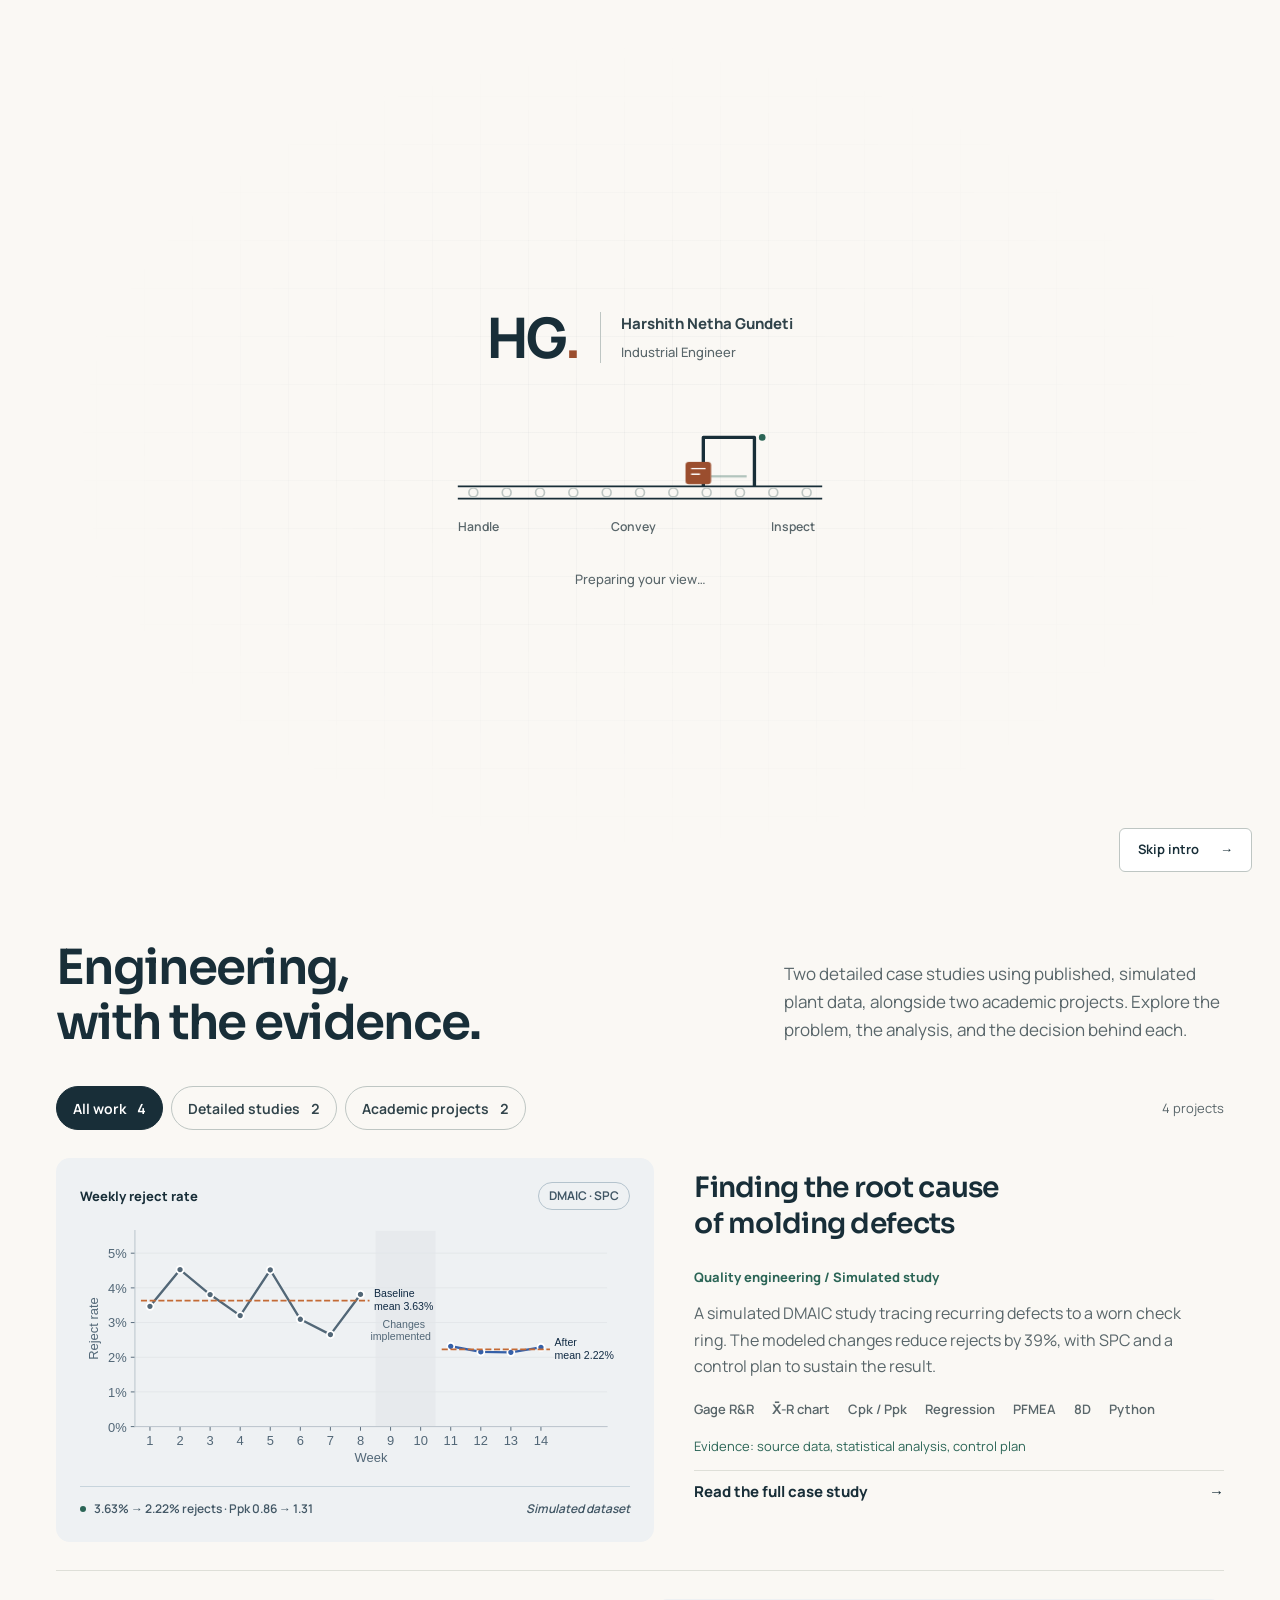
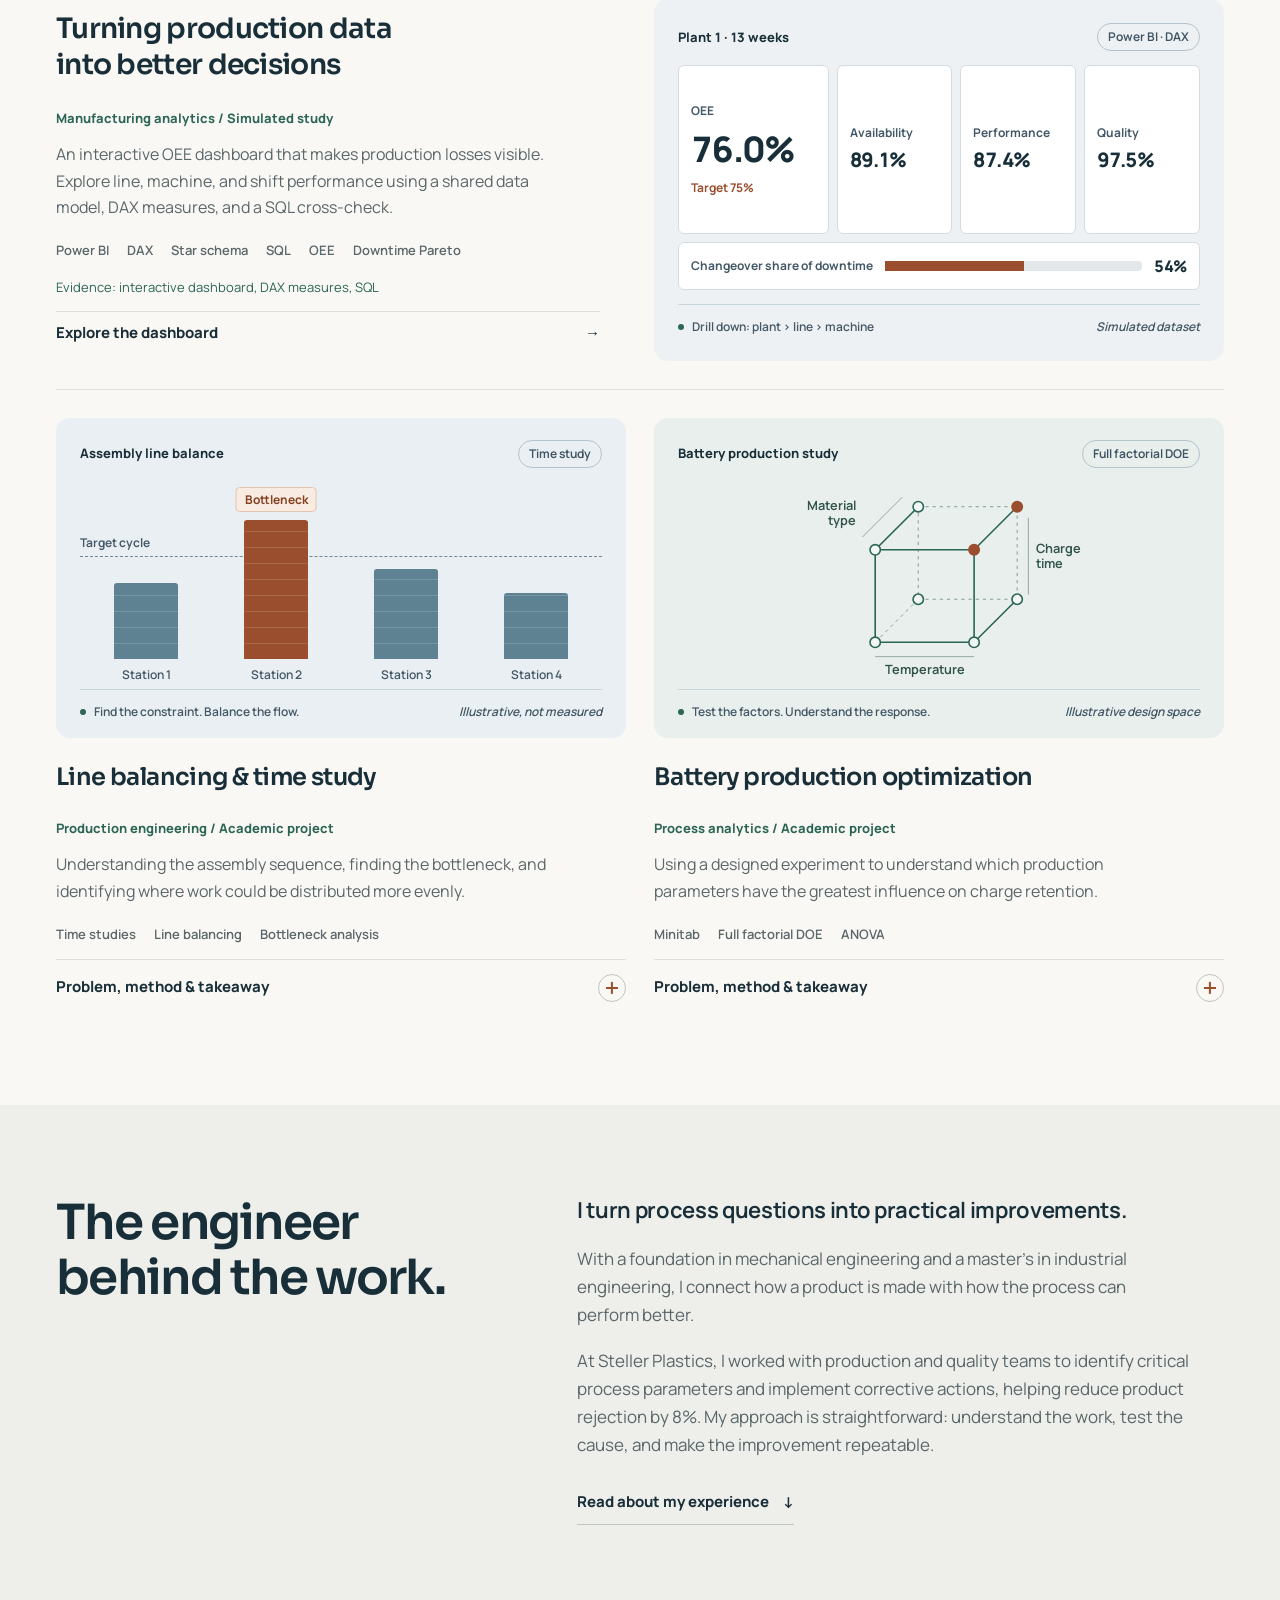
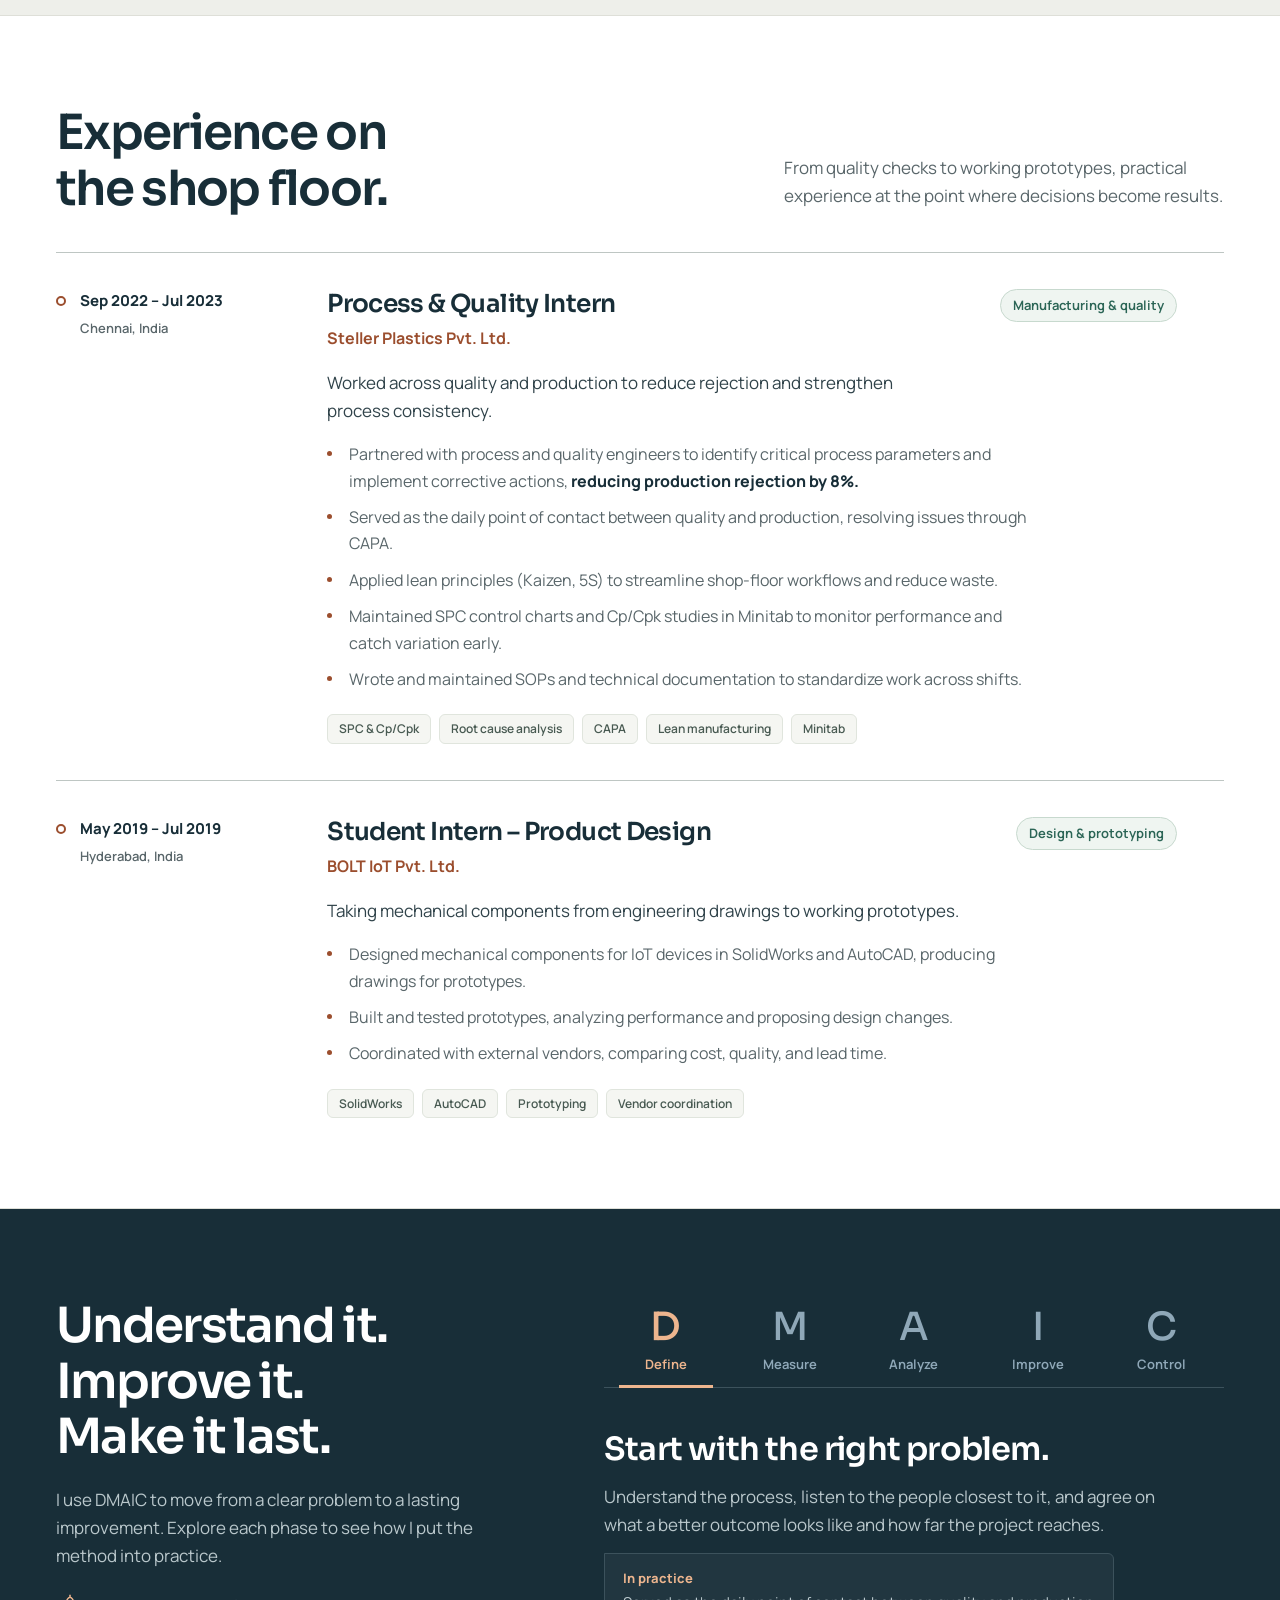
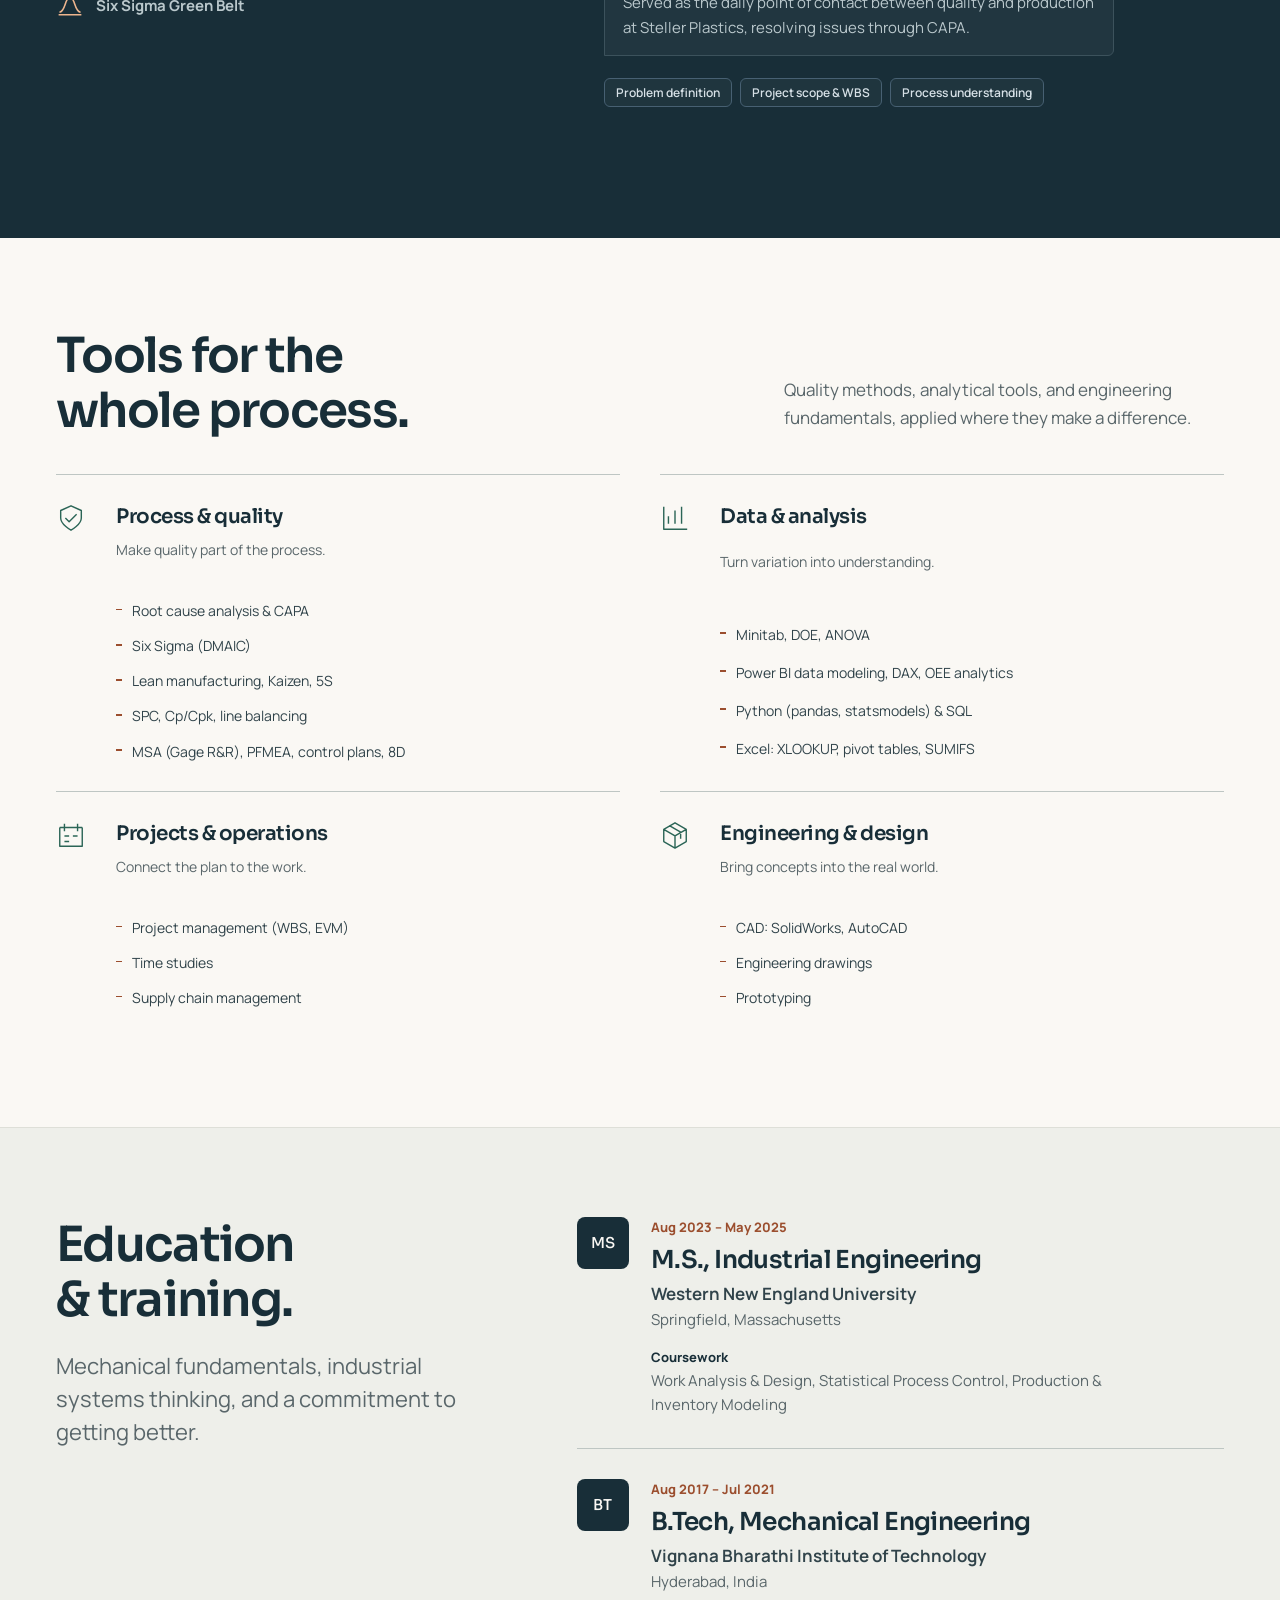
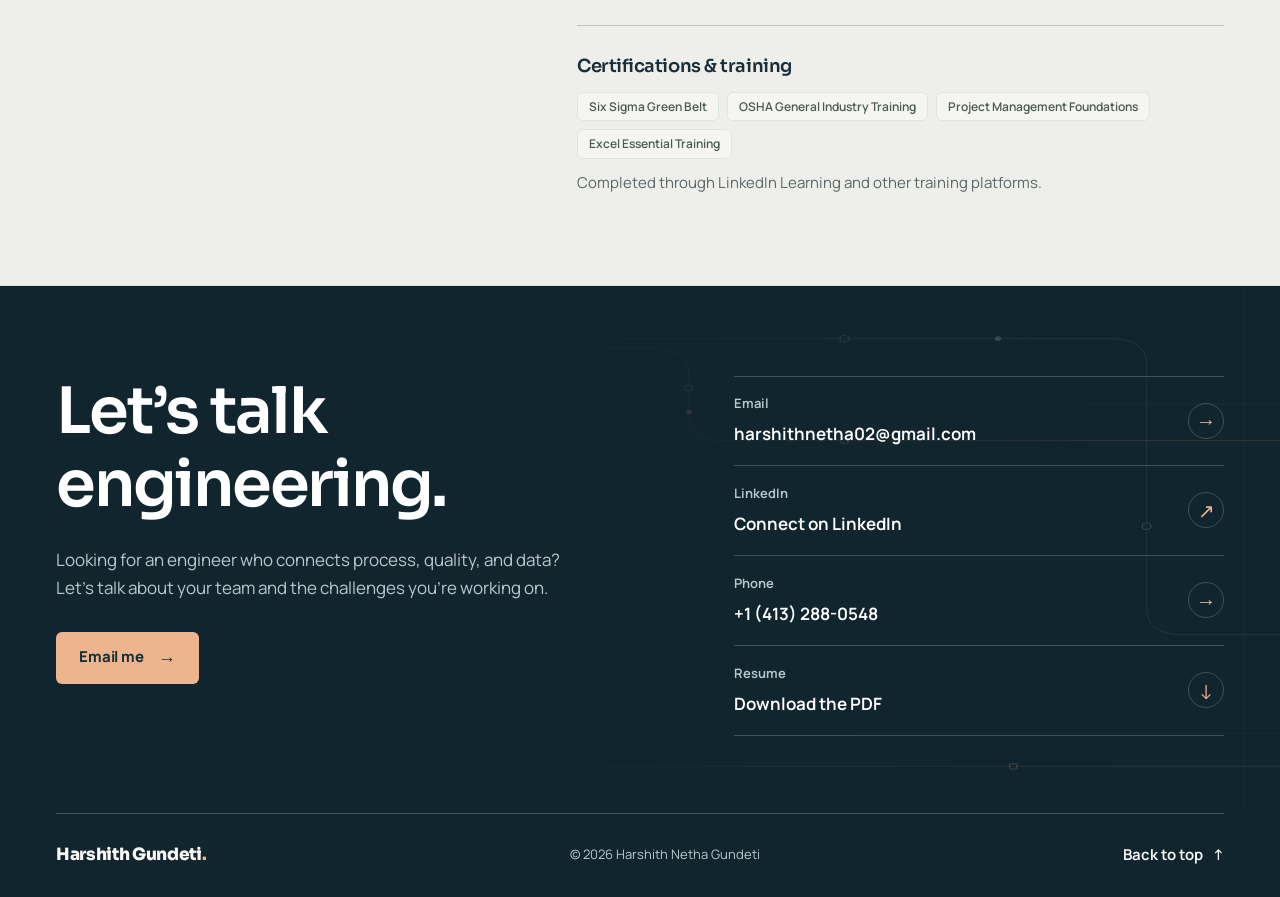
==== commit 016eab04: "Snapshot portfolio before redesign Case-study pages, dashboard updates, design context (PRODUCT.md, " ====
--- a/harshith-portfolio/index.html
+++ b/harshith-portfolio/index.html
@@ -12,7 +12,7 @@
   <link rel="icon" href="assets/favicon.svg" type="image/svg+xml">
   <link rel="preload" href="assets/fonts/manrope-latin.woff2" as="font" type="font/woff2" crossorigin>
   <link rel="preload" href="assets/fonts/sora-latin.woff2" as="font" type="font/woff2" crossorigin>
-  <link rel="stylesheet" href="styles.css">
+  <link rel="stylesheet" href="styles.css?v=20261025-evidence3">
   <script>
     // The entrance is optional. This independent fail-safe also works if app.js fails.
     (function () {
@@ -63,7 +63,7 @@
       });
     })();
   </script>
-  <script src="app.js" defer></script>
+  <script src="app.js?v=20261025-evidence3" defer></script>
 </head>
 <body>
   <a class="skip-link" href="#main">Skip to content</a>
@@ -94,10 +94,10 @@
         <span></span><span></span>
       </button>
       <nav id="site-nav" aria-label="Main">
+        <a href="#projects">Projects</a>
+        <a href="#approach">Method</a>
+        <a href="#experience">Experience</a>
         <a href="#about">About</a>
-        <a href="#experience">Experience</a>
-        <a href="#projects">Projects</a>
-        <a href="#approach">Approach</a>
         <a href="#expertise">Expertise</a>
         <a class="nav-contact" href="#contact">Contact</a>
       </nav>
@@ -115,10 +115,9 @@
       <div class="engineering-backdrop" data-backdrop="hero" aria-hidden="true"></div>
       <div class="container hero-layout">
         <div class="hero-copy">
-          <p class="eyebrow"><span class="small-line" aria-hidden="true"></span>Industrial engineer · Quality &amp; process improvement</p>
-          <h1 id="hero-title">Better processes.<br><span class="hero-accent">Stronger outcomes.</span></h1>
+          <h1 id="hero-title">Better processes.<br>Stronger outcomes.</h1>
           <p class="hero-intro">I’m <strong>Harshith Netha Gundeti</strong>. I use data, quality engineering, and hands-on problem solving to make manufacturing work better.</p>
-          <p class="hero-description">Less variation. More reliable production. Improvements that hold up on the shop floor.</p>
+          <ul class="hero-disciplines" aria-label="Engineering focus"><li>Manufacturing quality</li><li>Process improvement</li><li>Statistical analytics</li></ul>
           <div class="hero-actions">
             <a class="button button-dark" href="#projects">Explore my work <span aria-hidden="true">↓</span></a>
             <a class="button button-outline" href="resume.pdf" download="Harshith_Gundeti_Resume.pdf">Download resume
@@ -165,94 +164,13 @@
           <p><strong>Reduction in product rejection</strong><span>Steller Plastics · Process &amp; Quality Intern</span></p>
         </div>
         <div class="proof-item">
-          <span class="proof-icon" aria-hidden="true">σ</span>
+          <svg class="proof-icon line-icon" aria-hidden="true" viewBox="0 0 32 32"><path d="M3 26h26M4 23c7 0 6-17 12-17s5 17 12 17M16 3v3"/></svg>
           <p><strong>Six Sigma Green Belt</strong><span>DMAIC, SPC, Cp/Cpk and DOE in practice</span></p>
         </div>
         <div class="proof-item">
           <svg class="proof-icon line-icon" aria-hidden="true" viewBox="0 0 32 32"><path d="m3 11 13-7 13 7-13 7-13-7Zm5 3v10q8 6 16 0V14m5-3v13"/></svg>
           <p><strong>Two engineering perspectives</strong><span>B.Tech Mechanical · M.S. Industrial</span></p>
         </div>
-      </div>
-    </section>
-
-    <section class="section about-section" id="about" aria-labelledby="about-title">
-      <div class="container about-layout">
-        <div>
-          <p class="eyebrow"><span class="section-index" aria-hidden="true">01</span> About me</p>
-          <h2 id="about-title">An eye for detail.<br>A view of the whole system.</h2>
-        </div>
-        <div class="about-copy">
-          <p class="large-copy">I turn process questions into practical improvements.</p>
-          <p>With a foundation in mechanical engineering and a master’s in industrial engineering, I connect how a product is made with how the process can perform better.</p>
-          <p>At Steller Plastics, I worked with production and quality teams to identify critical process parameters and implement corrective actions, helping reduce product rejection by 8%. My approach is straightforward: understand the work, test the cause, and make the improvement repeatable.</p>
-          <a class="text-link" href="#experience">Read about my experience <span aria-hidden="true">↓</span></a>
-        </div>
-      </div>
-    </section>
-
-    <section class="section experience-section" id="experience" aria-labelledby="experience-title">
-      <div class="container">
-        <div class="section-heading">
-          <div>
-            <p class="eyebrow"><span class="section-index" aria-hidden="true">02</span> Experience</p>
-            <h2 id="experience-title">Engineering where<br>the work happens.</h2>
-          </div>
-          <p>From quality checks to working prototypes, practical experience at the point where decisions become results.</p>
-        </div>
-
-        <article class="experience-row">
-          <div class="experience-date">
-            <span class="timeline-dot" aria-hidden="true"></span>
-            <span>Sep 2022 – Jul 2023</span>
-            <small>Chennai, India</small>
-          </div>
-          <div class="experience-main">
-            <div class="role-heading">
-              <div>
-                <h3>Process &amp; Quality Intern</h3>
-                <p class="company">Steller Plastics Pvt. Ltd.</p>
-              </div>
-              <span class="role-tag">Manufacturing &amp; quality</span>
-            </div>
-            <p class="role-summary">Worked across quality and production to reduce rejection and strengthen process consistency.</p>
-            <ul class="achievement-list">
-              <li>Partnered with process and quality engineers to identify critical process parameters and implement corrective actions, <strong>reducing production rejection by 8%.</strong></li>
-              <li>Served as the daily point of contact between quality and production, resolving issues through CAPA.</li>
-              <li>Applied lean principles (Kaizen, 5S) to streamline shop-floor workflows and reduce waste.</li>
-              <li>Maintained SPC control charts and Cp/Cpk studies in Minitab to monitor performance and catch variation early.</li>
-              <li>Wrote and maintained SOPs and technical documentation to standardize work across shifts.</li>
-            </ul>
-            <ul class="tags" aria-label="Skills used">
-              <li>SPC &amp; Cp/Cpk</li><li>Root cause analysis</li><li>CAPA</li><li>Lean manufacturing</li><li>Minitab</li>
-            </ul>
-          </div>
-        </article>
-
-        <article class="experience-row">
-          <div class="experience-date">
-            <span class="timeline-dot" aria-hidden="true"></span>
-            <span>May 2019 – Jul 2019</span>
-            <small>Hyderabad, India</small>
-          </div>
-          <div class="experience-main">
-            <div class="role-heading">
-              <div>
-                <h3>Student Intern – Product Design</h3>
-                <p class="company">BOLT IoT Pvt. Ltd.</p>
-              </div>
-              <span class="role-tag">Design &amp; prototyping</span>
-            </div>
-            <p class="role-summary">Taking mechanical components from engineering drawings to working prototypes.</p>
-            <ul class="achievement-list">
-              <li>Designed mechanical components for IoT devices in SolidWorks and AutoCAD, producing drawings for prototypes.</li>
-              <li>Built and tested prototypes, analyzing performance and proposing design changes.</li>
-              <li>Coordinated with external vendors, comparing cost, quality, and lead time.</li>
-            </ul>
-            <ul class="tags" aria-label="Skills used">
-              <li>SolidWorks</li><li>AutoCAD</li><li>Prototyping</li><li>Vendor coordination</li>
-            </ul>
-          </div>
-        </article>
       </div>
     </section>
 
@@ -260,31 +178,39 @@
       <div class="container">
         <div class="section-heading">
           <div>
-            <p class="eyebrow"><span class="section-index" aria-hidden="true">03</span> Selected work</p>
-            <h2 id="projects-title">Clear problems.<br>Measurable progress.</h2>
+            <h2 id="projects-title">Engineering,<br>with the evidence.</h2>
           </div>
           <p>Two detailed case studies using published, simulated plant data, alongside two academic projects. Explore the problem, the analysis, and the decision behind each.</p>
         </div>
 
+        <div class="work-toolbar" hidden>
+          <div class="work-filters" role="group" aria-label="Filter engineering projects">
+            <button type="button" aria-pressed="true" data-work-filter="all">All work <span>4</span></button>
+            <button type="button" aria-pressed="false" data-work-filter="case">Detailed studies <span>2</span></button>
+            <button type="button" aria-pressed="false" data-work-filter="academic">Academic projects <span>2</span></button>
+          </div>
+          <p id="work-count" role="status">4 projects</p>
+        </div>
         <div class="project-grid">
-          <article class="project-card">
+          <article class="project-card project-featured" data-work-kind="case">
             <div class="project-visual spc-visual">
               <div class="visual-header"><span>Weekly reject rate</span><span class="mini-tag">DMAIC · SPC</span></div>
               <img class="visual-img" src="projects/charts/cs1-weekly.svg" width="720" height="300" loading="lazy" alt="Line chart of weekly reject rate: weeks 1 to 8 average 3.63%; after the changes, weeks 11 to 14 average 2.22%.">
               <div class="visual-foot"><span><i aria-hidden="true"></i>3.63% → 2.22% rejects · Ppk 0.86 → 1.31</span><span>Simulated dataset</span></div>
             </div>
             <div class="project-body">
-              <p class="project-type">Case study 01 · Quality engineering</p>
               <h3>Finding the root cause of molding defects</h3>
+              <p class="project-type">Quality engineering / Simulated study</p>
               <p>A simulated DMAIC study tracing recurring defects to a worn check ring. The modeled changes reduce rejects by 39%, with SPC and a control plan to sustain the result.</p>
               <ul class="tags" aria-label="Methods">
                 <li>Gage R&amp;R</li><li>X̄-R chart</li><li>Cpk / Ppk</li><li>Regression</li><li>PFMEA</li><li>8D</li><li>Python</li>
               </ul>
+              <p class="evidence-note">Evidence: source data, statistical analysis, control plan</p>
               <p class="project-link"><a class="text-link" href="projects/defect-reduction.html">Read the full case study <span aria-hidden="true">→</span></a></p>
             </div>
           </article>
 
-          <article class="project-card">
+          <article class="project-card project-featured" data-work-kind="case">
             <div class="project-visual oee-visual">
               <div class="visual-header"><span>Plant 1 · 13 weeks</span><span class="mini-tag">Power BI · DAX</span></div>
               <div class="kpi-mini" role="img" aria-label="Dashboard summary: plant OEE 76.0% against a 75% target; availability 89.1%, performance 87.4%, quality 97.5%. Changeover is 54% of downtime.">
@@ -297,17 +223,18 @@
               <div class="visual-foot"><span><i aria-hidden="true"></i>Drill down: plant › line › machine</span><span>Simulated dataset</span></div>
             </div>
             <div class="project-body">
-              <p class="project-type">Case study 02 · Manufacturing analytics</p>
               <h3>Turning production data into better decisions</h3>
+              <p class="project-type">Manufacturing analytics / Simulated study</p>
               <p>An interactive OEE dashboard that makes production losses visible. Explore line, machine, and shift performance using a shared data model, DAX measures, and a SQL cross-check.</p>
               <ul class="tags" aria-label="Methods">
                 <li>Power BI</li><li>DAX</li><li>Star schema</li><li>SQL</li><li>OEE</li><li>Downtime Pareto</li>
               </ul>
+              <p class="evidence-note">Evidence: interactive dashboard, DAX measures, SQL</p>
               <p class="project-link"><a class="text-link" href="projects/oee-dashboard.html">Explore the dashboard <span aria-hidden="true">→</span></a></p>
             </div>
           </article>
 
-          <article class="project-card">
+          <article class="project-card" data-work-kind="academic">
             <div class="project-visual line-visual">
               <div class="visual-header"><span>Assembly line balance</span><span class="mini-tag">Time study</span></div>
               <div class="station-chart" role="img" aria-label="Schematic chart of station times on a four-station line. Station 2 rises above the target cycle line and is marked as the bottleneck. Bar heights are illustrative, not project measurements.">
@@ -320,8 +247,8 @@
               <div class="visual-foot"><span><i aria-hidden="true"></i>Find the constraint. Balance the flow.</span><span>Illustrative, not measured</span></div>
             </div>
             <div class="project-body">
-              <p class="project-type">Case study 03 · Production engineering · Course project</p>
               <h3>Line balancing &amp; time study</h3>
+              <p class="project-type">Production engineering / Academic project</p>
               <p>Understanding the assembly sequence, finding the bottleneck, and identifying where work could be distributed more evenly.</p>
               <ul class="tags" aria-label="Methods">
                 <li>Time studies</li><li>Line balancing</li><li>Bottleneck analysis</li>
@@ -342,7 +269,7 @@
             </div>
           </article>
 
-          <article class="project-card">
+          <article class="project-card" data-work-kind="academic">
             <div class="project-visual doe-visual">
               <div class="visual-header"><span>Battery production study</span><span class="mini-tag">Full factorial DOE</span></div>
               <div class="doe-diagram" role="img" aria-label="Design cube for a three-factor full factorial experiment. Its axes are temperature, charge time, and material type, and each corner is one factor combination. The response studied is charge retention.">
@@ -366,8 +293,8 @@
               <div class="visual-foot"><span><i aria-hidden="true"></i>Test the factors. Understand the response.</span><span>Illustrative design space</span></div>
             </div>
             <div class="project-body">
-              <p class="project-type">Case study 04 · Process analytics · Academic project</p>
               <h3>Battery production optimization</h3>
+              <p class="project-type">Process analytics / Academic project</p>
               <p>Using a designed experiment to understand which production parameters have the greatest influence on charge retention.</p>
               <ul class="tags" aria-label="Methods">
                 <li>Minitab</li><li>Full factorial DOE</li><li>ANOVA</li>
@@ -391,13 +318,91 @@
       </div>
     </section>
 
+    <section class="section about-section" id="about" aria-labelledby="about-title">
+      <div class="container about-layout">
+        <div>
+          <h2 id="about-title">The engineer<br>behind the work.</h2>
+        </div>
+        <div class="about-copy">
+          <p class="large-copy">I turn process questions into practical improvements.</p>
+          <p>With a foundation in mechanical engineering and a master’s in industrial engineering, I connect how a product is made with how the process can perform better.</p>
+          <p>At Steller Plastics, I worked with production and quality teams to identify critical process parameters and implement corrective actions, helping reduce product rejection by 8%. My approach is straightforward: understand the work, test the cause, and make the improvement repeatable.</p>
+          <a class="text-link" href="#experience">Read about my experience <span aria-hidden="true">↓</span></a>
+        </div>
+      </div>
+    </section>
+
+    <section class="section experience-section" id="experience" aria-labelledby="experience-title">
+      <div class="container">
+        <div class="section-heading">
+          <div>
+            <h2 id="experience-title">Experience on<br>the shop floor.</h2>
+          </div>
+          <p>From quality checks to working prototypes, practical experience at the point where decisions become results.</p>
+        </div>
+
+        <article class="experience-row">
+          <div class="experience-date">
+            <span class="timeline-dot" aria-hidden="true"></span>
+            <span>Sep 2022 – Jul 2023</span>
+            <small>Chennai, India</small>
+          </div>
+          <div class="experience-main">
+            <div class="role-heading">
+              <div>
+                <h3>Process &amp; Quality Intern</h3>
+                <p class="company">Steller Plastics Pvt. Ltd.</p>
+              </div>
+              <span class="role-tag">Manufacturing &amp; quality</span>
+            </div>
+            <p class="role-summary">Worked across quality and production to reduce rejection and strengthen process consistency.</p>
+            <ul class="achievement-list">
+              <li>Partnered with process and quality engineers to identify critical process parameters and implement corrective actions, <strong>reducing production rejection by 8%.</strong></li>
+              <li>Served as the daily point of contact between quality and production, resolving issues through CAPA.</li>
+              <li>Applied lean principles (Kaizen, 5S) to streamline shop-floor workflows and reduce waste.</li>
+              <li>Maintained SPC control charts and Cp/Cpk studies in Minitab to monitor performance and catch variation early.</li>
+              <li>Wrote and maintained SOPs and technical documentation to standardize work across shifts.</li>
+            </ul>
+            <ul class="tags" aria-label="Skills used">
+              <li>SPC &amp; Cp/Cpk</li><li>Root cause analysis</li><li>CAPA</li><li>Lean manufacturing</li><li>Minitab</li>
+            </ul>
+          </div>
+        </article>
+
+        <article class="experience-row">
+          <div class="experience-date">
+            <span class="timeline-dot" aria-hidden="true"></span>
+            <span>May 2019 – Jul 2019</span>
+            <small>Hyderabad, India</small>
+          </div>
+          <div class="experience-main">
+            <div class="role-heading">
+              <div>
+                <h3>Student Intern – Product Design</h3>
+                <p class="company">BOLT IoT Pvt. Ltd.</p>
+              </div>
+              <span class="role-tag">Design &amp; prototyping</span>
+            </div>
+            <p class="role-summary">Taking mechanical components from engineering drawings to working prototypes.</p>
+            <ul class="achievement-list">
+              <li>Designed mechanical components for IoT devices in SolidWorks and AutoCAD, producing drawings for prototypes.</li>
+              <li>Built and tested prototypes, analyzing performance and proposing design changes.</li>
+              <li>Coordinated with external vendors, comparing cost, quality, and lead time.</li>
+            </ul>
+            <ul class="tags" aria-label="Skills used">
+              <li>SolidWorks</li><li>AutoCAD</li><li>Prototyping</li><li>Vendor coordination</li>
+            </ul>
+          </div>
+        </article>
+      </div>
+    </section>
+
     <section class="method-section" id="approach" aria-labelledby="method-title">
       <div class="container method-layout">
         <div class="method-intro">
-          <p class="eyebrow"><span class="section-index" aria-hidden="true">04</span> My approach</p>
           <h2 id="method-title">Understand it.<br>Improve it.<br>Make it last.</h2>
           <p>I use DMAIC to move from a clear problem to a lasting improvement. Explore each phase to see how I put the method into practice.</p>
-          <p class="method-cert"><span aria-hidden="true">σ</span>Six Sigma Green Belt</p>
+          <p class="method-cert"><svg aria-hidden="true" viewBox="0 0 32 32"><path d="M3 26h26M4 23c7 0 6-17 12-17s5 17 12 17M16 3v3"/></svg>Six Sigma Green Belt</p>
         </div>
         <div class="method-workspace">
           <div class="method-tabs" role="tablist" aria-label="DMAIC phases">
@@ -409,35 +414,30 @@
           </div>
 
           <div class="method-panel" id="panel-define" role="tabpanel" aria-labelledby="tab-define" tabindex="0">
-            <p class="phase-number">Phase 1 of 5 · Define</p>
             <h3>Start with the right problem.</h3>
             <p>Understand the process, listen to the people closest to it, and agree on what a better outcome looks like and how far the project reaches.</p>
             <p class="phase-practice"><strong>In practice</strong>Served as the daily point of contact between quality and production at Steller Plastics, resolving issues through CAPA.</p>
             <ul class="tags" aria-label="Tools"><li>Problem definition</li><li>Project scope &amp; WBS</li><li>Process understanding</li></ul>
           </div>
           <div class="method-panel" id="panel-measure" role="tabpanel" aria-labelledby="tab-measure" tabindex="0" hidden>
-            <p class="phase-number">Phase 2 of 5 · Measure</p>
             <h3>Measure before changing anything.</h3>
             <p>Collect reliable data on how the process performs today, including cycle times, defects, and capability, so every later decision has a baseline.</p>
             <p class="phase-practice"><strong>In practice</strong>Collected time-study data on a Lego-car assembly line, and maintained Cp/Cpk studies in Minitab at Steller Plastics. In <a href="projects/defect-reduction.html#analysis">case study 01</a>, validated the gauge with a Gage R&amp;R before trusting the data.</p>
             <ul class="tags" aria-label="Tools"><li>Time studies</li><li>Data collection</li><li>Cp/Cpk</li></ul>
           </div>
           <div class="method-panel" id="panel-analyze" role="tabpanel" aria-labelledby="tab-analyze" tabindex="0" hidden>
-            <p class="phase-number">Phase 3 of 5 · Analyze</p>
             <h3>Find the cause, not the symptom.</h3>
             <p>Use root cause analysis and statistics to separate real effects from noise and to locate the constraint that actually limits performance.</p>
             <p class="phase-practice"><strong>In practice</strong>Used ANOVA on a full factorial DOE to find which parameters most improved battery charge retention, and identified the bottleneck station on an assembly line.</p>
             <ul class="tags" aria-label="Tools"><li>Root cause analysis</li><li>ANOVA</li><li>Bottleneck analysis</li></ul>
           </div>
           <div class="method-panel" id="panel-improve" role="tabpanel" aria-labelledby="tab-improve" tabindex="0" hidden>
-            <p class="phase-number">Phase 4 of 5 · Improve</p>
             <h3>Change what matters, then verify it.</h3>
             <p>Make focused, practical changes to the parameters and workflows that drive the result, and confirm the effect with data.</p>
             <p class="phase-practice"><strong>In practice</strong>Partnered with process and quality engineers on critical process parameters and corrective actions, reducing rejection by 8%, and applied Kaizen and 5S on the shop floor.</p>
             <ul class="tags" aria-label="Tools"><li>Critical process parameters</li><li>Kaizen &amp; 5S</li><li>Design of experiments</li></ul>
           </div>
           <div class="method-panel" id="panel-control" role="tabpanel" aria-labelledby="tab-control" tabindex="0" hidden>
-            <p class="phase-number">Phase 5 of 5 · Control</p>
             <h3>Make the gains stick.</h3>
             <p>Monitor the process, standardize the new way of working, and react early when variation returns.</p>
             <p class="phase-practice"><strong>In practice</strong>Maintained SPC control charts to catch variation early, and wrote SOPs and technical documentation to standardize work across shifts. <a href="projects/defect-reduction.html#control">Case study 01</a> carries this through to a control plan, a PFMEA update and an 8D close-out.</p>
@@ -451,8 +451,7 @@
       <div class="container">
         <div class="section-heading">
           <div>
-            <p class="eyebrow"><span class="section-index" aria-hidden="true">05</span> Expertise</p>
-            <h2 id="expertise-title">Technical depth.<br>Practical application.</h2>
+            <h2 id="expertise-title">Tools for the<br>whole process.</h2>
           </div>
           <p>Quality methods, analytical tools, and engineering fundamentals, applied where they make a difference.</p>
         </div>
@@ -507,8 +506,7 @@
     <section class="section education-section" id="education" aria-labelledby="education-title">
       <div class="container education-layout">
         <div>
-          <p class="eyebrow"><span class="section-index" aria-hidden="true">06</span> Education &amp; training</p>
-          <h2 id="education-title">A strong foundation.<br>A learning mindset.</h2>
+          <h2 id="education-title">Education<br>&amp; training.</h2>
           <p class="education-intro">Mechanical fundamentals, industrial systems thinking, and a commitment to getting better.</p>
         </div>
         <div class="education-records">
@@ -546,8 +544,7 @@
       <div class="engineering-backdrop" data-backdrop="contact" aria-hidden="true"></div>
       <div class="container contact-top">
         <div>
-          <p class="eyebrow">Let’s connect</p>
-          <h2 id="contact-title">Let’s make<br>better happen<span>.</span></h2>
+          <h2 id="contact-title">Let’s talk<br>engineering.</h2>
           <p>Looking for an engineer who connects process, quality, and data? Let’s talk about your team and the challenges you’re working on.</p>
           <a class="button button-copper" href="mailto:harshithnetha02@gmail.com">Email me <span aria-hidden="true">→</span></a>
         </div>
--- a/harshith-portfolio/styles.css
+++ b/harshith-portfolio/styles.css
@@ -74,7 +74,7 @@
 svg { display: block; }
 img { max-width: 100%; }
 h1, h2, h3, h4, p, figure { margin: 0; }
-h1, h2, h3 { font-family: var(--font-display); font-weight: 600; line-height: 1.14; letter-spacing: -.045em; text-wrap: balance; color: var(--navy); }
+h1, h2, h3 { font-family: var(--font-display); font-weight: 600; line-height: 1.14; letter-spacing: -.035em; text-wrap: balance; color: var(--navy); }
 h2 { font-size: var(--fs-h2); }
 h3 { font-size: var(--fs-h3); letter-spacing: -.025em; line-height: 1.2; }
 .brand-mark, .brand-wordmark, .footer-brand { font-family: var(--font-display); }
@@ -123,7 +123,7 @@
 }
 .loader-card { width: min(400px, 100%); position: relative; }
 .loader-identity { display: flex; align-items: center; justify-content: center; gap: 20px; }
-.loader-brand { font-size: 3.5rem; font-weight: 800; letter-spacing: -.08em; color: var(--navy); line-height: 1; }
+.loader-brand { font-size: 3.5rem; font-weight: 800; letter-spacing: -.035em; color: var(--navy); line-height: 1; }
 .loader-brand > span { color: var(--copper); }
 .loader-identity > span:last-child { font-size: .9375rem; font-weight: 750; border-left: 1px solid var(--line-strong); padding-left: 20px; }
 .loader-identity small { display: block; font-size: .8125rem; font-weight: 500; color: var(--muted); margin-top: 5px; }
@@ -199,7 +199,7 @@
 #site-nav { margin-left: auto; }
 .brand { display: flex; align-items: center; gap: 14px; min-height: 44px; }
 .brand-mark {
-  font-size: 1.75rem; font-weight: 800; letter-spacing: -.08em; line-height: 1;
+  font-size: 1.75rem; font-weight: 800; letter-spacing: -.035em; line-height: 1;
   color: var(--navy); padding-right: 16px; border-right: 1px solid var(--line-strong);
 }
 .brand-mark > span { color: var(--copper); }
@@ -235,7 +235,7 @@
   font-size: var(--fs-sm); font-weight: 750; letter-spacing: -.01em;
   transition: background-color .2s, border-color .2s, box-shadow .2s, transform .2s var(--ease);
 }
-.button:hover { transform: translateY(-2px); }
+.button:hover { transform: none; }
 .button:active { transform: none; }
 .button > span { font-size: 1.125rem; line-height: 1; }
 .button svg { width: 18px; height: 18px; fill: none; stroke: currentColor; stroke-width: 1.8; }
@@ -261,7 +261,7 @@
   padding-block: clamp(56px, 6vw, 96px) clamp(40px, 5vw, 72px);
 }
 .hero-copy .eyebrow { margin-bottom: 24px; }
-h1 { font-size: var(--fs-h1); letter-spacing: -.055em; line-height: 1.1; margin-bottom: 28px; }
+h1 { font-size: var(--fs-h1); letter-spacing: -.035em; line-height: 1.1; margin-bottom: 28px; }
 .hero-intro { font-size: var(--fs-lead); line-height: 1.55; color: var(--ink); max-width: 34em; }
 .hero-intro strong { color: var(--navy); }
 .hero-description { margin-top: 14px; max-width: 32em; }
@@ -335,7 +335,7 @@
 .proof-item p span { display: block; }
 .proof-number {
   display: flex; align-items: baseline; flex: none;
-  font-size: 3rem; font-weight: 800; letter-spacing: -.06em; line-height: 1; color: var(--navy);
+  font-size: 3rem; font-weight: 800; letter-spacing: -.035em; line-height: 1; color: var(--navy);
   font-variant-numeric: tabular-nums;
 }
 .proof-number > span { font-size: 1.75rem; color: var(--copper); }
@@ -394,7 +394,7 @@
   border: 1px solid var(--line); border-radius: var(--radius);
   transition: box-shadow .3s, border-color .3s;
 }
-.project-card:hover, .project-card:focus-within { border-color: var(--line-strong); box-shadow: 0 16px 36px #102a430f; }
+.project-card:focus-within { border-color: var(--line-strong); }
 .project-visual { display: flex; flex-direction: column; height: 320px; padding: 22px 24px 16px; background: #e9eff3; }
 .doe-visual { background: #e8efec; }
 .visual-header { display: flex; align-items: center; justify-content: space-between; gap: 12px; font-size: var(--fs-xs); font-weight: 750; color: var(--navy); }
@@ -496,7 +496,7 @@
 .method-panel h3 { margin-top: 10px; font-size: clamp(1.5rem, 1.2rem + 1vw, 2rem); }
 .method-panel > p:not(.phase-number) { margin-top: 14px; max-width: 34em; color: var(--on-dark-muted); }
 .method-panel > .phase-practice {
-  padding: 14px 18px; border-left: 3px solid var(--copper-light);
+  padding: 14px 18px; border: 1px solid var(--line-dark);
   background: #ffffff0a; border-radius: 0 6px 6px 0; color: var(--on-dark); font-size: var(--fs-sm);
 }
 .phase-practice strong { display: block; font-size: var(--fs-xs); color: var(--copper-light); margin-bottom: 2px; }
@@ -751,7 +751,7 @@
 
 /* Editorial hierarchy shared by the portfolio and its case studies. */
 .hero h1 { color: var(--on-dark); }
-.hero-accent { color: var(--copper-light); }
+.hero-accent { color: inherit; }
 .hero-copy .eyebrow { color: var(--copper-light); }
 .hero-intro { color: #dae2e3; font-size: clamp(1.125rem, 1rem + .35vw, 1.25rem); }
 .hero-intro strong { color: var(--white); font-weight: 750; }
@@ -771,7 +771,7 @@
   background: var(--paper); padding: 22px; border: 1px solid #ffffff26;
   border-radius: 16px; box-shadow: 0 24px 64px #00000020;
 }
-.scene-topline { font-size: .6875rem; letter-spacing: .015em; }
+.scene-topline { font-size: .8125rem; letter-spacing: 0; }
 .scene-bottom { padding-top: 18px; }
 .scene-bottom strong { font-family: var(--font-display); font-size: .875rem; font-weight: 600; }
 .hero .proof-strip { border-color: var(--line-dark); margin-bottom: 0; }
@@ -799,7 +799,7 @@
 .project-body .project-link { margin-top: auto; padding-top: 12px; }
 .project-body .project-link .text-link { width: 100%; justify-content: space-between; padding-block: 8px; border-top: 1px solid var(--line); border-bottom: 0; }
 .project-body .project-details { margin-top: auto; }
-.project-type { font-size: .6875rem; text-transform: uppercase; letter-spacing: .075em; }
+.project-type { font-size: .8125rem; text-transform: none; letter-spacing: 0; }
 .project-body h3 { line-height: 1.25; }
 .project-body > p:not(.project-type):not(.project-link) { font-size: 1rem; }
 .method-section { background: var(--navy); }
@@ -817,7 +817,7 @@
 .degree-icon { background: var(--navy); color: var(--on-dark); border: 0; font-family: var(--font-display); font-weight: 500; }
 .contact-top h2 { line-height: 1.14; }
 .contact-links > li > a { min-height: 90px; }
-.contact-links > li > a > span:first-child { font-size: .6875rem; text-transform: uppercase; letter-spacing: .1em; }
+.contact-links > li > a > span:first-child { font-size: .8125rem; text-transform: none; letter-spacing: 0; }
 .contact-links b { display: grid; place-items: center; width: 36px; height: 36px; border: 1px solid var(--line-dark); border-radius: 50%; }
 .case-hero { background: #eeefea; }
 .case-hero h1 { max-width: 19em; font-weight: 600; line-height: 1.16; }
@@ -853,13 +853,6 @@
   .entering .hero-copy > :nth-child(6) { animation-delay: .3s; }
   .entering .production-scene { animation: settle .85s .12s var(--ease) both; }
   .entering .brand, .entering #site-nav, .entering .global-motion { animation: rise .55s var(--ease) both; }
-
-  .js .project-visual:not(.is-drawn) .station-bar { transform: scaleY(.04); }
-  .station:nth-child(3) .station-bar { transition-delay: .08s; }
-  .station:nth-child(4) .station-bar { transition-delay: .16s; }
-  .station:nth-child(5) .station-bar { transition-delay: .24s; }
-  .js .project-visual:not(.is-drawn) .cube-front path { stroke-dashoffset: 900; }
-  .js .project-visual:not(.is-drawn) .cube-nodes circle { opacity: 0; }
 
   .project-details[open] > div { animation: rise .4s var(--ease); }
   .method-panel { animation: rise .35s var(--ease); }
@@ -988,8 +981,191 @@
   .scene-viewport { aspect-ratio: 16 / 9; }
 }
 
+/* Evidence-led composition. Shared tokens preserve the portfolio's identity. */
+:root {
+  --section: clamp(64px, 7vw, 112px);
+  --surface-raised: #fff;
+  --surface-technical: #eef1f3;
+  --focus: #9b4e2e;
+}
+html { scrollbar-color: var(--line-strong) var(--paper); }
+body { caret-color: var(--copper); }
+a { text-underline-offset: .22em; }
+::selection { background: #edb58e; color: #11252e; }
+button, select { accent-color: var(--teal); }
+.container { width: min(1320px, 100% - 2 * var(--gutter)); }
+.hero-layout { grid-template-columns: minmax(0, 1.05fr) minmax(0, 1fr); gap: 5%; padding-block: clamp(44px, 6vw, 86px); }
+.hero h1 { font-size: clamp(2.25rem, 4.5vw, 4.75rem); line-height: 1.08; font-weight: 600; margin-bottom: 24px; }
+.hero-intro { max-width: 33em; }
+.hero-disciplines { display: flex; flex-wrap: wrap; gap: 7px 18px; margin-top: 22px; color: var(--copper-light); font-size: .8125rem; }
+.hero-disciplines li { padding-bottom: 4px; border-bottom: 1px solid var(--line-dark); }
+.hero-meta { margin-top: 22px; }
+.production-scene { border: 0; box-shadow: none; padding: 22px; }
+.scene-viewport { background-image: none; aspect-ratio: 1.3; }
+.scene-label { box-shadow: none; font-size: .75rem; }
+.scene-flow { display: none; }
+.scene-bottom strong { font-size: .9375rem; }
+.hero .proof-strip { grid-template-columns: 1.2fr 1fr 1.1fr; }
+.hero .proof-item { padding: 24px; }
+.hero .proof-item:first-child { padding-left: 0; }
+.hero .proof-number { font-size: 2.4rem; }
+.hero .proof-icon { font-size: 2rem; width: 42px; }
+.hero .proof-item:nth-child(3) { grid-column: auto; border-top: 0; border-left: 1px solid var(--line-dark); }
+.section-heading { margin-bottom: 36px; }
+.section-heading > p { max-width: 44ch; }
+.work-toolbar { display: flex; justify-content: space-between; align-items: center; gap: 20px; margin-bottom: 28px; }
+.work-filters { display: flex; flex-wrap: wrap; gap: 8px; }
+.work-filters button { min-height: 44px; padding: 9px 16px; border: 1px solid var(--line-strong); border-radius: 24px; background: transparent; font-size: .875rem; font-weight: 650; }
+.work-filters button span { margin-left: 8px; font-variant-numeric: tabular-nums; }
+.work-filters button[aria-pressed='true'] { color: var(--white); background: var(--navy); border-color: var(--navy); }
+.work-filters button:hover { border-color: var(--navy); }
+#work-count { font-size: .8125rem; white-space: nowrap; }
+.project-grid { gap: 28px; }
+.project-featured { grid-column: 1 / -1; display: grid; grid-template-columns: 1.05fr 1fr; align-items: stretch; background: transparent; border: 0; border-radius: 0; overflow: visible; padding-bottom: 28px; border-bottom: 1px solid var(--line); }
+.project-featured .project-visual { min-height: 360px; height: 100%; border: 0; border-radius: 14px; padding: 24px; }
+.project-featured .project-body { padding: 12px 0 6px 40px; }
+.project-featured h3 { font-size: clamp(1.5rem, 2.2vw, 2rem); max-width: 25ch; }
+.project-body .project-link { margin-top: 12px; padding-block: 0; }
+.project-type { color: var(--teal); margin-block: 12px; }
+.method-cert svg { width: 28px; height: 28px; flex: none; fill: none; stroke: var(--copper-light); stroke-width: 1.8; }
+.project-body .evidence-note { font-size: .8125rem !important; color: var(--teal); margin-top: 2px; }
+.project-body .tags { gap: 6px; }
+.project-body .tags > li { background: transparent; border: 0; padding: 0 12px 0 0; color: var(--muted); font-size: .8125rem; }
+.project-card:not(.project-featured) { background: transparent; border: 0; border-radius: 0; }
+.project-card:not(.project-featured) .project-visual { border-radius: 14px; border: 0; }
+.project-card:not(.project-featured) .project-body { padding: 24px 0 0; }
+.project-card:not(.project-featured) .project-body h3 { font-size: 1.5rem; }
+.about-section { background: var(--mist); border: 0; }
+.about-copy { max-width: 65ch; }
+.about-layout { grid-template-columns: .8fr 1.2fr; }
+.expertise-grid { gap: 0 40px; grid-template-columns: repeat(2, minmax(0, 1fr)); }
+.expertise-item { border: 0; border-radius: 0; border-top: 1px solid var(--line-strong); padding: 28px 0; background: transparent; display: grid; grid-template-columns: 44px 1fr; column-gap: 16px; }
+.expertise-item > svg { grid-row: 1 / 4; margin: 0; }
+.expertise-item h3 { font-size: 1.25rem; }
+.expertise-item > p { margin-top: 8px; }
+.expertise-item ul { margin-top: 20px; }
+.method-section::before { display: none; }
+.method-workspace { background: transparent; border: 0; padding: 0; }
+.contact-top h2 { font-size: clamp(2.5rem, 5vw, 4.75rem); }
+.contact-links strong { overflow-wrap: anywhere; }
+.case-hero { background: var(--navy-deep); }
+.case-hero h1, .case-hero .back-link, .case-hero .case-lead { color: var(--on-dark); }
+.case-hero .copper, .case-hero .case-facts dt { color: var(--copper-light); }
+.case-hero .case-facts dd { color: var(--on-dark-muted); }
+.case-hero .case-lead { max-width: 65ch; }
+.sim-note { border: 1px solid #b9d1cf; border-radius: 8px; }
+.case-hero .stat-row { gap: 0; border-block: 1px solid var(--line-dark); border-radius: 0; }
+.case-hero .stat { background: transparent; border: 0; border-radius: 0; padding: 24px 20px; }
+.case-hero .stat:first-child { padding-left: 0; }
+.case-hero .stat + .stat { border-left: 1px solid var(--line-dark); }
+.case-hero .stat-value, .case-hero .stat-label { color: var(--on-dark); }
+.case-hero .stat-sub, .case-hero .stat-value small { color: var(--on-dark-muted); }
+.case-toc { position: sticky; top: var(--header); z-index: 30; padding-block: 10px; }
+.case-toc ol { flex-wrap: nowrap; overflow-x: auto; padding: 4px; scrollbar-width: thin; }
+.case-toc li { flex: none; }
+.case-toc a { min-height: 44px; background: transparent; border-color: transparent; }
+.case-toc a::before { display: none; }
+.case-toc a[aria-current='location'] { background: var(--navy); color: var(--white); }
+.case-section { scroll-margin-top: 80px; grid-template-columns: minmax(160px, 220px) minmax(0, 1fr); gap: 6%; }
+.case-section > header { position: sticky; top: calc(var(--header) + 98px); border: 0; padding-top: 0; }
+.case-section h2 { font-size: clamp(1.5rem, 2vw, 2rem); }
+.case-body { max-width: 900px; }
+.case-body > p, .case-body > ul { max-width: 72ch; }
+.case-body .table-wrap { border-radius: 8px; }
+.callout { border: 1px solid #dec3b3; border-radius: 8px; }
+.callout.quality { border-color: #b9d1cf; }
+.code, .data-table, .dash-tile { font-variant-numeric: tabular-nums; }
+.dash-filters { flex-wrap: wrap; }
+.dash-filters button { min-height: 44px; }
+.dash-filters #f-export { color: var(--white); background: var(--navy); border-color: var(--navy); }
+.dash-status { font-size: .8125rem; color: var(--teal); }
+.dash-status:empty { display: none; }
+.dash-tip { max-width: min(280px, calc(100vw - 16px)); }
+.case-nav > a:focus-visible, .back-link:focus-visible { outline-offset: 3px; }
+@media (min-width: 961px) {
+  .project-featured:nth-child(2) .project-visual { order: 2; }
+  .project-featured:nth-child(2) .project-body { padding: 12px 40px 6px 0; }
+}
+@media (max-width: 1100px) {
+  .hero-layout { gap: 28px; }
+  .scene-label { display: none !important; }
+  .project-featured .project-body { padding-left: 24px; }
+  .kpi-mini { grid-template-columns: repeat(3, minmax(0, 1fr)); }
+  .kpi-mini .kpi-main { grid-column: 1 / -1; flex-direction: row; align-items: center; gap: 16px; }
+  .case-section { grid-template-columns: 160px minmax(0, 1fr); gap: 28px; }
+}
+@media (max-width: 960px) {
+  .hero-layout { grid-template-columns: minmax(0, 1fr) minmax(0, .85fr); }
+  .hero h1 { font-size: clamp(2.25rem, 4.7vw, 3rem); }
+  .production-scene { padding: 16px; }
+  .scene-bottom { align-items: flex-start; flex-direction: column; }
+  .hero .proof-strip { grid-template-columns: 1.15fr 1fr; }
+  .hero .proof-item:nth-child(3) { grid-column: 1 / -1; border-left: 0; border-top: 1px solid var(--line-dark); padding-left: 0; }
+  .project-grid { grid-template-columns: repeat(2, minmax(0, 1fr)); }
+  .project-featured { grid-template-columns: 1fr; }
+  .project-featured .project-visual { height: 340px; min-height: 0; }
+  .project-featured .project-body { padding: 24px 0 0; }
+  .project-featured h3 { max-width: 35ch; }
+  .about-layout { grid-template-columns: 1fr; }
+  .case-section { grid-template-columns: 1fr; }
+  .case-section > header { position: static; }
+}
+@media (max-width: 640px) {
+  .hero-layout { display: flex; flex-direction: column; align-items: stretch; padding-block: 32px; gap: 28px; }
+  .hero h1 { font-size: clamp(2rem, 7.7vw, 3rem); margin-bottom: 16px; }
+  .hero-intro { font-size: 1rem; line-height: 1.6; }
+  .hero-disciplines { gap: 5px 12px; margin-top: 16px; font-size: .75rem; }
+  .hero-actions { margin-top: 20px; gap: 10px; }
+  .hero-actions .button { flex: 1 1 auto; padding: 10px 14px; min-height: 48px; font-size: .8125rem; }
+  .hero-actions .button > span { display: none; }
+  .hero-meta { margin-top: 18px; flex-direction: row; gap: 4px 16px; }
+  .hero-meta > span + span { margin: 0; padding: 0; border: 0; }
+  .scene-viewport { aspect-ratio: 1.65; }
+  .scene-bottom { flex-direction: row; align-items: center; gap: 12px; padding-top: 12px; }
+  .scene-bottom strong { font-size: .8125rem; }
+  .scene-bottom span { font-size: .75rem; }
+  .hero .proof-strip { grid-template-columns: 1fr; }
+  .hero .proof-item, .hero .proof-item:first-child { padding: 18px 0; }
+  .hero .proof-item + .proof-item { border-left: 0; border-top: 1px solid var(--line-dark); }
+  .hero .proof-number, .hero .proof-icon { width: 56px; flex: none; }
+  .work-toolbar { display: block; }
+  .work-filters { gap: 6px; }
+  .work-filters button { padding: 8px 12px; font-size: .8125rem; }
+  #work-count { margin-top: 12px; }
+  .project-grid { grid-template-columns: 1fr; }
+  .project-featured .project-visual { height: 310px; padding: 18px; }
+  .project-featured h3 { font-size: 1.625rem; }
+  .project-card:not(.project-featured) .project-visual { height: 300px; }
+  .expertise-grid { grid-template-columns: 1fr; }
+  .case-hero .stat-row { grid-template-columns: repeat(2, minmax(0, 1fr)); }
+  .case-hero .stat { padding: 20px 12px; }
+  .case-hero .stat:nth-child(odd) { padding-left: 0; border-left: 0; }
+  .case-hero .stat:nth-child(n+3) { border-top: 1px solid var(--line-dark); }
+  .case-toc .container { width: calc(100% - 16px); }
+  .case-nav { gap: 12px; }
+  .case-nav > a { font-size: .8125rem; }
+  .case-nav .nav-contact { padding: 0 12px; }
+  .case-page .brand-wordmark { display: none; }
+  .case-page .brand-mark { border: 0; padding: 0; }
+  .case-hero { padding-top: 24px; }
+  .case-hero h1 { font-size: clamp(2rem, 8vw, 3rem); }
+  .case-toc { padding-block: 6px; }
+  .dash-filters { gap: 12px; }
+  .dash-filters label { flex: 1 1 100px; }
+  .dash-filters select { width: 100%; }
+  .dash-filters button { flex: 1 1 auto; padding-inline: 10px; }
+}
+@media (prefers-reduced-motion: reduce) {
+  html { scroll-behavior: auto; }
+  *, *::before, *::after { animation: none !important; transition: none !important; }
+}
+
 @media print {
-  .engineering-backdrop, .global-motion { display: none !important; }
+  .engineering-backdrop, .global-motion, .work-toolbar, .case-toc, .dash-filters { display: none !important; }
+  .project-card[hidden] { display: flex !important; }
+  .case-hero, .case-hero .stat { background: #fff !important; }
+  .case-hero h1, .case-hero p, .case-hero span, .case-hero dd, .case-hero dt { color: #000 !important; }
+  .case-section > header { position: static; }
   .site-header, .loader, .hero-actions, .production-scene, .reading-progress, .menu-toggle, .project-visual, .method-tabs, .button { display: none !important; }
   body { background: #fff; color: #000; font-size: 11pt; }
   .container { width: 100%; }
